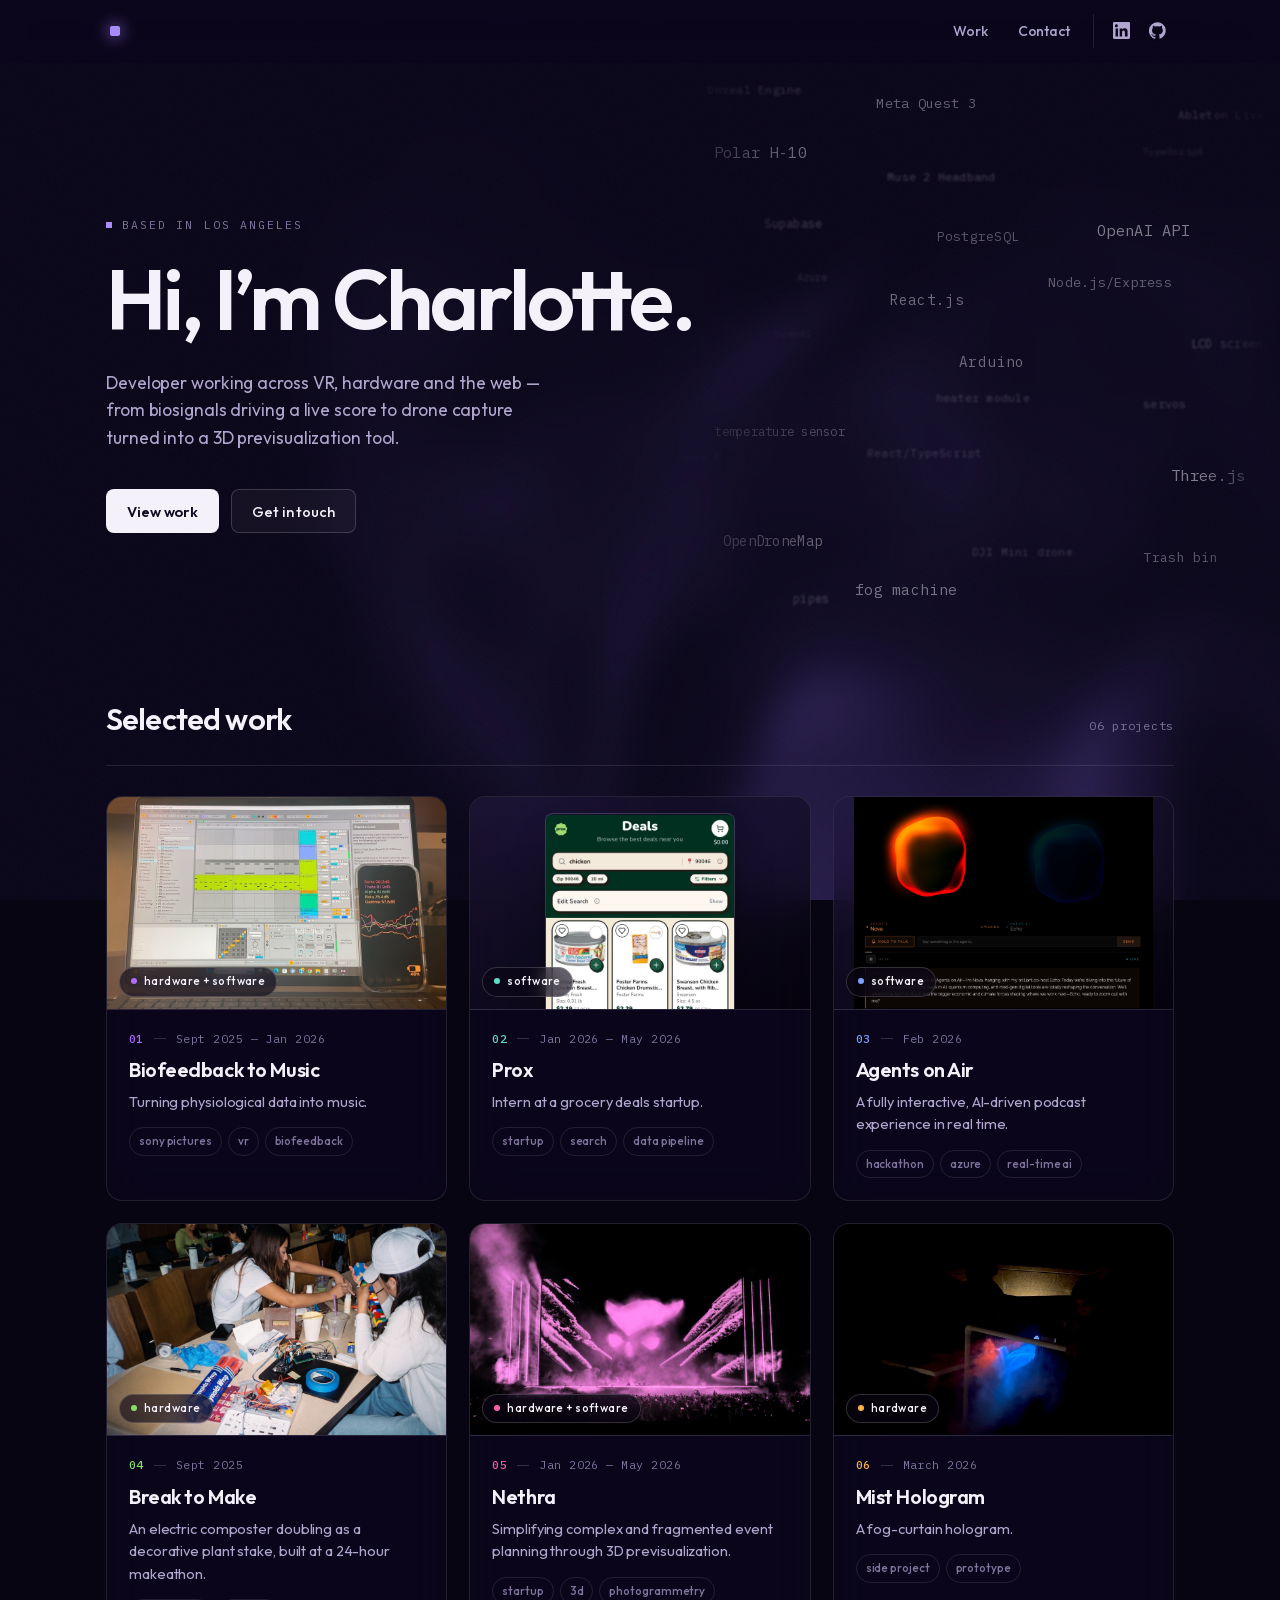
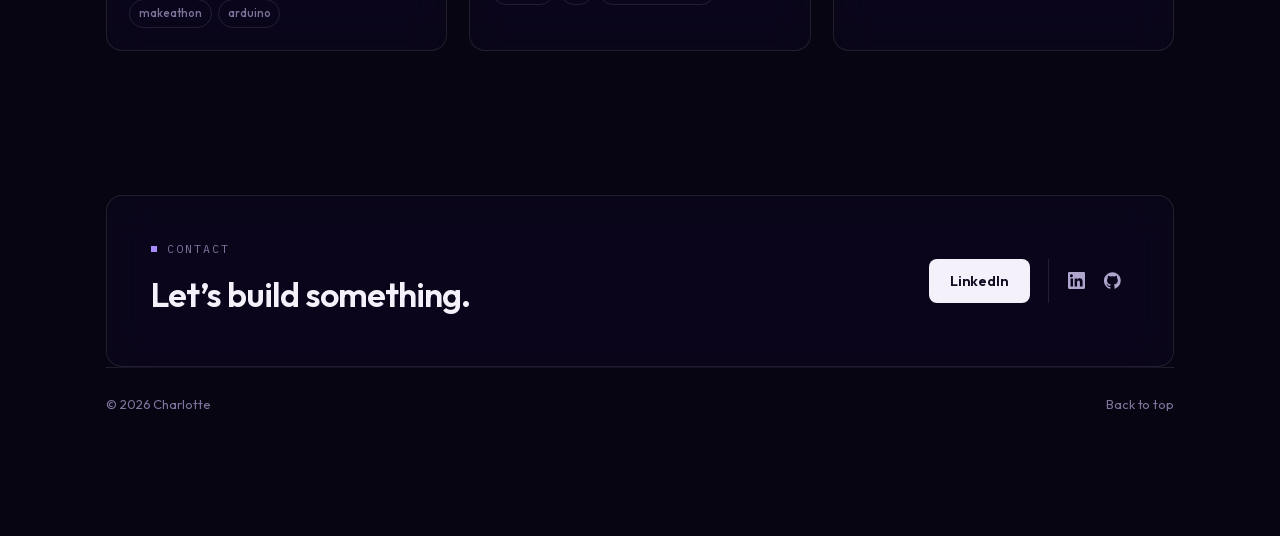
==== index.html @ c336a3e4 "Revert "Restyle as paper and ink, after the tea-ceremony reference" This reverts commit 02f376f81711" ====
<!DOCTYPE html>
<html lang="en">
<head>
<meta charset="utf-8">
<meta name="viewport" content="width=device-width, initial-scale=1">
<title>Charlotte — Portfolio</title>
<meta name="description" content="Portfolio of Charlotte — selected projects across VR, hardware and the web.">
<link rel="stylesheet" href="assets/fonts/outfit.css?v=5f2df465">
<link rel="stylesheet" href="assets/fonts/plex-mono.css?v=8a9d555f">
<link rel="stylesheet" href="assets/css/main.css?v=7e214d08">
<link rel="icon" href="data:image/svg+xml,<svg xmlns='http://www.w3.org/2000/svg' viewBox='0 0 32 32'><rect width='32' height='32' rx='9' fill='%230b0718'/><rect x='11' y='11' width='10' height='10' rx='3.5' fill='%23a78bfa'/></svg>">
</head>
<body>

<div class="bg" aria-hidden="true"><canvas id="bgCanvas"></canvas></div>
<div class="grain" aria-hidden="true"></div>

<header class="nav">
  <div class="wrap nav__inner">
    <a class="nav__mark" href="index.html" aria-label="Home"><i aria-hidden="true"></i></a>
    <nav class="nav__links" aria-label="Sections">
      <a class="nav__link" href="#work">Work</a>
      <a class="nav__link" href="#contact">Contact</a>
      <span class="nav__icons" data-social="nav__ico"></span>
    </nav>
  </div>
</header>

<main id="top">

  <!-- ============ hero ============ -->
  <section class="hero">
    <!-- built from every project's stack, in home.js -->
    <div class="cloud" id="cloud" aria-hidden="true"></div>
    <div class="wrap">
      <!-- EDIT ME: location line -->
      <p class="eyebrow">Based in Los Angeles</p>
      <!-- EDIT ME: hero headline -->
      <h1 class="hero__title">Hi, I&rsquo;m Charlotte.</h1>
      <!-- EDIT ME: the line under the headline -->
      <p class="hero__lede">
        Developer working across VR, hardware and the web &mdash; from biosignals
        driving a live score to drone capture turned into a 3D previsualization tool.
      </p>
      <div class="hero__actions">
        <a class="btn btn--primary" href="#work">View work</a>
        <a class="btn" href="#" data-href="linkedin" target="_blank" rel="noopener">Get in touch</a>
      </div>
    </div>
  </section>

  <!-- ============ gallery ============ -->
  <section class="section" id="work" aria-label="Selected projects">
    <div class="wrap">
      <div class="section__head">
        <h2 class="section__title">Selected work</h2>
        <span class="section__note" id="workCount"></span>
      </div>
      <div class="grid" id="grid"></div>
    </div>
  </section>

  <!-- ============ contact ============ -->
  <section class="contact" id="contact">
    <div class="wrap">
      <div class="contact__panel">
        <div>
          <p class="eyebrow">Contact</p>
          <h2 class="contact__title">Let&rsquo;s build something.</h2>
        </div>
        <div class="contact__actions">
          <a class="btn btn--primary" href="#" data-href="linkedin" target="_blank" rel="noopener">LinkedIn</a>
          <span class="nav__icons" data-social="nav__ico"></span>
        </div>
      </div>
      <div class="foot">
        <span>&copy; <span id="year">2026</span> Charlotte</span>
        <a href="#top">Back to top</a>
      </div>
    </div>
  </section>

</main>

<button type="button" class="totop" id="toTop" aria-label="Back to top">
  <svg class="ico" viewBox="0 0 24 24" width="24" height="24" fill="none" stroke="currentColor"
       stroke-width="1.6" stroke-linecap="round" stroke-linejoin="round" aria-hidden="true">
    <path d="M12 5v14"/><path d="m5 13 7 7 7-7"/>
  </svg>
</button>

<noscript>
  <p style="padding:100px 6vw;color:#b0a6cd;font-family:Outfit,system-ui,sans-serif">
    This portfolio builds its project gallery with JavaScript. Enable it, or
    reach me through the links in the footer.
  </p>
</noscript>

<script src="assets/js/site.js?v=f836ef63"></script>
<script src="assets/js/bg.js?v=b1e003c8"></script>
<script src="assets/js/home.js?v=24f9b24d"></script>
<script src="assets/js/nav.js?v=c3b03b05"></script>
</body>
</html>
---- assets/fonts/outfit.css ----
/* Self-hosted Outfit (SIL Open Font License 1.1), latin + latin-ext only. */
/* latin-ext */
@font-face {
  font-family: 'Outfit';
  font-style: normal;
  font-weight: 300;
  font-display: swap;
  src: url(QGYvz_MVcBeNP4NJuktqUYLkn8BJ.woff2) format('woff2');
  unicode-range: U+0100-02BA, U+02BD-02C5, U+02C7-02CC, U+02CE-02D7, U+02DD-02FF, U+0304, U+0308, U+0329, U+1D00-1DBF, U+1E00-1E9F, U+1EF2-1EFF, U+2020, U+20A0-20AB, U+20AD-20C0, U+2113, U+2C60-2C7F, U+A720-A7FF;
}
/* latin */
@font-face {
  font-family: 'Outfit';
  font-style: normal;
  font-weight: 300;
  font-display: swap;
  src: url(QGYvz_MVcBeNP4NJtEtqUYLknw.woff2) format('woff2');
  unicode-range: U+0000-00FF, U+0131, U+0152-0153, U+02BB-02BC, U+02C6, U+02DA, U+02DC, U+0304, U+0308, U+0329, U+2000-206F, U+20AC, U+2122, U+2191, U+2193, U+2212, U+2215, U+FEFF, U+FFFD;
}
/* latin-ext */
@font-face {
  font-family: 'Outfit';
  font-style: normal;
  font-weight: 400;
  font-display: swap;
  src: url(QGYvz_MVcBeNP4NJuktqUYLkn8BJ.woff2) format('woff2');
  unicode-range: U+0100-02BA, U+02BD-02C5, U+02C7-02CC, U+02CE-02D7, U+02DD-02FF, U+0304, U+0308, U+0329, U+1D00-1DBF, U+1E00-1E9F, U+1EF2-1EFF, U+2020, U+20A0-20AB, U+20AD-20C0, U+2113, U+2C60-2C7F, U+A720-A7FF;
}
/* latin */
@font-face {
  font-family: 'Outfit';
  font-style: normal;
  font-weight: 400;
  font-display: swap;
  src: url(QGYvz_MVcBeNP4NJtEtqUYLknw.woff2) format('woff2');
  unicode-range: U+0000-00FF, U+0131, U+0152-0153, U+02BB-02BC, U+02C6, U+02DA, U+02DC, U+0304, U+0308, U+0329, U+2000-206F, U+20AC, U+2122, U+2191, U+2193, U+2212, U+2215, U+FEFF, U+FFFD;
}
/* latin-ext */
@font-face {
  font-family: 'Outfit';
  font-style: normal;
  font-weight: 500;
  font-display: swap;
  src: url(QGYvz_MVcBeNP4NJuktqUYLkn8BJ.woff2) format('woff2');
  unicode-range: U+0100-02BA, U+02BD-02C5, U+02C7-02CC, U+02CE-02D7, U+02DD-02FF, U+0304, U+0308, U+0329, U+1D00-1DBF, U+1E00-1E9F, U+1EF2-1EFF, U+2020, U+20A0-20AB, U+20AD-20C0, U+2113, U+2C60-2C7F, U+A720-A7FF;
}
/* latin */
@font-face {
  font-family: 'Outfit';
  font-style: normal;
  font-weight: 500;
  font-display: swap;
  src: url(QGYvz_MVcBeNP4NJtEtqUYLknw.woff2) format('woff2');
  unicode-range: U+0000-00FF, U+0131, U+0152-0153, U+02BB-02BC, U+02C6, U+02DA, U+02DC, U+0304, U+0308, U+0329, U+2000-206F, U+20AC, U+2122, U+2191, U+2193, U+2212, U+2215, U+FEFF, U+FFFD;
}
/* latin-ext */
@font-face {
  font-family: 'Outfit';
  font-style: normal;
  font-weight: 600;
  font-display: swap;
  src: url(QGYvz_MVcBeNP4NJuktqUYLkn8BJ.woff2) format('woff2');
  unicode-range: U+0100-02BA, U+02BD-02C5, U+02C7-02CC, U+02CE-02D7, U+02DD-02FF, U+0304, U+0308, U+0329, U+1D00-1DBF, U+1E00-1E9F, U+1EF2-1EFF, U+2020, U+20A0-20AB, U+20AD-20C0, U+2113, U+2C60-2C7F, U+A720-A7FF;
}
/* latin */
@font-face {
  font-family: 'Outfit';
  font-style: normal;
  font-weight: 600;
  font-display: swap;
  src: url(QGYvz_MVcBeNP4NJtEtqUYLknw.woff2) format('woff2');
  unicode-range: U+0000-00FF, U+0131, U+0152-0153, U+02BB-02BC, U+02C6, U+02DA, U+02DC, U+0304, U+0308, U+0329, U+2000-206F, U+20AC, U+2122, U+2191, U+2193, U+2212, U+2215, U+FEFF, U+FFFD;
}
/* latin-ext */
@font-face {
  font-family: 'Outfit';
  font-style: normal;
  font-weight: 700;
  font-display: swap;
  src: url(QGYvz_MVcBeNP4NJuktqUYLkn8BJ.woff2) format('woff2');
  unicode-range: U+0100-02BA, U+02BD-02C5, U+02C7-02CC, U+02CE-02D7, U+02DD-02FF, U+0304, U+0308, U+0329, U+1D00-1DBF, U+1E00-1E9F, U+1EF2-1EFF, U+2020, U+20A0-20AB, U+20AD-20C0, U+2113, U+2C60-2C7F, U+A720-A7FF;
}
/* latin */
@font-face {
  font-family: 'Outfit';
  font-style: normal;
  font-weight: 700;
  font-display: swap;
  src: url(QGYvz_MVcBeNP4NJtEtqUYLknw.woff2) format('woff2');
  unicode-range: U+0000-00FF, U+0131, U+0152-0153, U+02BB-02BC, U+02C6, U+02DA, U+02DC, U+0304, U+0308, U+0329, U+2000-206F, U+20AC, U+2122, U+2191, U+2193, U+2212, U+2215, U+FEFF, U+FFFD;
}
---- assets/fonts/plex-mono.css ----
/* Self-hosted IBM Plex Mono (SIL Open Font License 1.1), latin + latin-ext only. */
/* latin-ext */
@font-face {
  font-family: 'IBM Plex Mono';
  font-style: normal;
  font-weight: 400;
  font-display: swap;
  src: url(-F63fjptAgt5VM-kVkqdyU8n1iEq131nj-otFQ.woff2) format('woff2');
  unicode-range: U+0100-02BA, U+02BD-02C5, U+02C7-02CC, U+02CE-02D7, U+02DD-02FF, U+0304, U+0308, U+0329, U+1D00-1DBF, U+1E00-1E9F, U+1EF2-1EFF, U+2020, U+20A0-20AB, U+20AD-20C0, U+2113, U+2C60-2C7F, U+A720-A7FF;
}
/* latin */
@font-face {
  font-family: 'IBM Plex Mono';
  font-style: normal;
  font-weight: 400;
  font-display: swap;
  src: url(-F63fjptAgt5VM-kVkqdyU8n1i8q131nj-o.woff2) format('woff2');
  unicode-range: U+0000-00FF, U+0131, U+0152-0153, U+02BB-02BC, U+02C6, U+02DA, U+02DC, U+0304, U+0308, U+0329, U+2000-206F, U+20AC, U+2122, U+2191, U+2193, U+2212, U+2215, U+FEFF, U+FFFD;
}
/* latin-ext */
@font-face {
  font-family: 'IBM Plex Mono';
  font-style: normal;
  font-weight: 500;
  font-display: swap;
  src: url(-F6qfjptAgt5VM-kVkqdyU8n3twJwl5FgsAXHNlYzg.woff2) format('woff2');
  unicode-range: U+0100-02BA, U+02BD-02C5, U+02C7-02CC, U+02CE-02D7, U+02DD-02FF, U+0304, U+0308, U+0329, U+1D00-1DBF, U+1E00-1E9F, U+1EF2-1EFF, U+2020, U+20A0-20AB, U+20AD-20C0, U+2113, U+2C60-2C7F, U+A720-A7FF;
}
/* latin */
@font-face {
  font-family: 'IBM Plex Mono';
  font-style: normal;
  font-weight: 500;
  font-display: swap;
  src: url(-F6qfjptAgt5VM-kVkqdyU8n3twJwlBFgsAXHNk.woff2) format('woff2');
  unicode-range: U+0000-00FF, U+0131, U+0152-0153, U+02BB-02BC, U+02C6, U+02DA, U+02DC, U+0304, U+0308, U+0329, U+2000-206F, U+20AC, U+2122, U+2191, U+2193, U+2212, U+2215, U+FEFF, U+FFFD;
}
---- assets/css/main.css ----
/* ============================================================
   portfolio — shared shell + homepage
   Dark purple, glass panels over a drifting wave field, one
   typeface, one stroke weight.
   ============================================================ */

:root {
  /* ground */
  --bg: #0b0718;
  --bg-deep: #080513;

  /* glass: everything that looks like a panel is one of these three over
     the wave field, never a solid fill */
  --glass: rgba(255, 255, 255, 0.045);
  --glass-2: rgba(255, 255, 255, 0.075);
  --glass-3: rgba(255, 255, 255, 0.11);
  --panel: rgba(13, 8, 28, 0.58);
  --panel-2: rgba(17, 11, 36, 0.72);
  --stroke: rgba(255, 255, 255, 0.10);
  --stroke-2: rgba(255, 255, 255, 0.17);

  /* ink */
  --text: #f4f1fb;
  --muted: #b0a6cd;
  --muted-2: #7e749b;

  --accent: #a78bfa;
  --accent-soft: rgba(167, 139, 250, 0.16);

  --sans: 'Outfit', -apple-system, BlinkMacSystemFont, 'Segoe UI', Helvetica, Arial, sans-serif;
  --mono: 'IBM Plex Mono', ui-monospace, SFMono-Regular, Menlo, monospace;

  --r-sm: 8px;
  --r: 12px;
  --r-lg: 16px;

  --gutter: clamp(20px, 5vw, 56px);
  --maxw: 1180px;

  /* one easing for everything that moves under a pointer */
  --ease: cubic-bezier(0.22, 1, 0.36, 1);
  --fast: 180ms var(--ease);
  --slow: 420ms var(--ease);
}

* { box-sizing: border-box; }

html {
  background: var(--bg-deep);
  -webkit-text-size-adjust: 100%;
  scroll-behavior: smooth;
}
@media (prefers-reduced-motion: reduce) {
  html { scroll-behavior: auto; }
}

body {
  margin: 0;
  /* No background here on purpose. `html` owns the ground colour; a background
     on `body` is painted as an in-flow block box, which lands *above* the
     negative-z wave field and hides it completely. */
  color: var(--text);
  font-family: var(--sans);
  font-size: 16px;
  font-weight: 400;
  line-height: 1.6;
  letter-spacing: -0.006em;
  overflow-x: hidden;
  -webkit-font-smoothing: antialiased;
  -moz-osx-font-smoothing: grayscale;
}

/* ---------------- the field behind the glass ---------------- */

.bg {
  position: fixed;
  inset: 0;
  z-index: -2;
  overflow: hidden;
  pointer-events: none;
}
.bg canvas {
  display: block;
  width: 100%;
  height: 100%;
  /* The canvas is rendered at a fifth of the pixel count; scaling it past the
     viewport keeps the blur from feathering the edges into the page ground. */
  transform: scale(1.08);
  filter: blur(13px) saturate(118%);
}

/* Fine grain over the whole page. Gradients this large band visibly on an
   8-bit panel; a little noise is what stops it, and it also gives the glass
   something to actually be glassy about. */
.grain {
  position: fixed;
  inset: 0;
  z-index: -1;
  pointer-events: none;
  opacity: 0.035;
  background-image: url("data:image/svg+xml,%3Csvg xmlns='http://www.w3.org/2000/svg' width='140' height='140'%3E%3Cfilter id='n'%3E%3CfeTurbulence type='fractalNoise' baseFrequency='0.85' numOctaves='3'/%3E%3C/filter%3E%3Crect width='140' height='140' filter='url(%23n)'/%3E%3C/svg%3E");
}

/* ---------------- primitives ---------------- */

.wrap {
  width: 100%;
  max-width: var(--maxw);
  margin: 0 auto;
  padding: 0 var(--gutter);
}

.sr-only {
  position: absolute;
  width: 1px; height: 1px;
  margin: -1px; padding: 0;
  overflow: hidden;
  clip: rect(0 0 0 0);
  clip-path: inset(50%);
  white-space: nowrap;
  border: 0;
}

.ico {
  width: 1em;
  height: 1em;
  flex: none;
  display: block;
}

:focus-visible {
  outline: 2px solid var(--accent);
  outline-offset: 3px;
  border-radius: 4px;
}

a { color: inherit; }

.eyebrow {
  display: flex;
  align-items: center;
  gap: 10px;
  margin: 0;
  font-family: var(--mono);
  font-size: 11.5px;
  font-weight: 400;
  letter-spacing: 0.18em;
  text-transform: uppercase;
  color: var(--muted-2);
}
.eyebrow::before {
  content: '';
  width: 6px;
  height: 6px;
  flex: none;
  background: var(--accent);
}

/* ---------------- top bar ---------------- */

.nav {
  position: sticky;
  top: 0;
  z-index: 40;
  background: rgba(11, 7, 24, 0.55);
  backdrop-filter: blur(18px) saturate(150%);
  -webkit-backdrop-filter: blur(18px) saturate(150%);
  border-bottom: 1px solid transparent;
  transition: border-color var(--fast), background var(--fast);
}
/* the rule only appears once there is something scrolled under it */
body.is-scrolled .nav {
  border-bottom-color: var(--stroke);
  background: rgba(11, 7, 24, 0.72);
}

.nav__inner {
  display: flex;
  align-items: center;
  justify-content: space-between;
  gap: 20px;
  height: 62px;
}

/* Just the mark — no wordmark. The name belongs to the hero, and repeating
   it in the corner is the kind of thing that made the old build feel busy. */
.nav__mark {
  display: grid;
  place-items: center;
  width: 34px;
  height: 34px;
  margin-left: -8px;
  border-radius: 999px;
  text-decoration: none;
  transition: background var(--fast);
}
.nav__mark i {
  width: 10px;
  height: 10px;
  border-radius: 2px;
  background: var(--accent);
  box-shadow: 0 0 16px var(--accent);
  transition: transform var(--fast);
}
.nav__mark:hover { background: var(--glass-2); }
.nav__mark:hover i { transform: rotate(45deg); }

.nav__links {
  display: flex;
  align-items: center;
  gap: 4px;
}
.nav__link {
  padding: 8px 13px;
  border-radius: 999px;
  font-size: 14px;
  font-weight: 500;
  color: var(--muted);
  text-decoration: none;
  transition: color var(--fast), background var(--fast);
}
.nav__link:hover { color: var(--text); background: var(--glass-2); }

.nav__icons {
  display: flex;
  align-items: center;
  gap: 2px;
  margin-left: 6px;
  padding-left: 10px;
  border-left: 1px solid var(--stroke);
}
.nav__ico {
  display: grid;
  place-items: center;
  width: 34px;
  height: 34px;
  border-radius: 999px;
  color: var(--muted);
  transition: color var(--fast), background var(--fast);
}
.nav__ico .ico { width: 17px; height: 17px; }
.nav__ico:hover { color: var(--text); background: var(--glass-2); }

@media (max-width: 560px) {
  .nav__link { display: none; }
}

/* ---------------- buttons ---------------- */

.btn {
  display: inline-flex;
  align-items: center;
  gap: 9px;
  height: 44px;
  padding: 0 20px;
  border: 1px solid var(--stroke-2);
  border-radius: var(--r-sm);
  background: var(--glass);
  backdrop-filter: blur(14px);
  -webkit-backdrop-filter: blur(14px);
  color: var(--text);
  font-family: inherit;
  font-size: 14.5px;
  font-weight: 500;
  text-decoration: none;
  cursor: pointer;
  transition: transform var(--fast), background var(--fast), border-color var(--fast);
}
.btn .ico { width: 16px; height: 16px; }
.btn:hover {
  transform: translateY(-2px);
  background: var(--glass-2);
  border-color: var(--stroke-2);
}
.btn:active { transform: translateY(0); }

.btn--primary {
  background: #f4f1fb;
  border-color: transparent;
  color: #120c22;
  font-weight: 600;
}
.btn--primary:hover {
  background: #fff;
  border-color: transparent;
}

/* ---------------- hero ---------------- */

.hero {
  position: relative;
  padding: clamp(84px, 17vh, 168px) 0 clamp(64px, 11vh, 120px);
}
.hero .wrap { position: relative; z-index: 1; }

.hero__title {
  margin: 22px 0 0;
  font-size: clamp(42px, 6.6vw, 86px);
  font-weight: 600;
  line-height: 1.02;
  letter-spacing: -0.035em;
  max-width: 15ch;
}

.hero__lede {
  margin: 26px 0 0;
  max-width: 42ch;
  font-size: clamp(16px, 1.35vw, 18.5px);
  line-height: 1.6;
  color: var(--muted);
}

.hero__actions {
  display: flex;
  flex-wrap: wrap;
  gap: 12px;
  margin-top: 38px;
}

/* ---------------- the stack cloud ----------------

   The reference scatters its design tokens beside the headline. The same
   move, with the actual tools out of every project's stack: it fills the
   right half with something true rather than decoration, and the depth
   comes from size, opacity and a little blur on the far ones. */

.cloud {
  position: absolute;
  top: 0;
  right: 0;
  bottom: 0;
  left: 50%;
  overflow: hidden;
  pointer-events: none;
  user-select: none;
  /* fades out where it would otherwise collide with the headline column */
  -webkit-mask-image: linear-gradient(90deg, transparent, #000 30%, #000 88%, transparent);
  mask-image: linear-gradient(90deg, transparent, #000 30%, #000 88%, transparent);
}
.cloud span {
  position: absolute;
  white-space: nowrap;
  font-family: var(--mono);
  font-weight: 400;
  letter-spacing: 0.02em;
  color: var(--text);
  transform: translate(-50%, -50%);
}
@media (max-width: 1000px) {
  .cloud { display: none; }
}

/* ---------------- section heads ---------------- */

.section {
  padding: clamp(40px, 7vh, 76px) 0;
}

.section__head {
  display: flex;
  align-items: baseline;
  justify-content: space-between;
  gap: 20px;
  padding-bottom: 22px;
  margin-bottom: 30px;
  border-bottom: 1px solid var(--stroke);
}
.section__title {
  margin: 0;
  font-size: clamp(22px, 3vw, 30px);
  font-weight: 600;
  letter-spacing: -0.028em;
}
.section__note {
  font-family: var(--mono);
  font-size: 12px;
  letter-spacing: 0.06em;
  color: var(--muted-2);
  white-space: nowrap;
}

/* ---------------- the gallery ---------------- */

.grid {
  display: grid;
  grid-template-columns: repeat(auto-fill, minmax(330px, 1fr));
  gap: 22px;
}
@media (max-width: 720px) {
  .grid { grid-template-columns: 1fr; }
}

/* Cards come in on scroll. It is the one bit of motion left on the page, and
   it is a fade and 14 pixels — enough to feel alive, not enough to wait for. */
.card {
  opacity: 0;
  transform: translateY(14px);
  transition: opacity var(--slow), transform var(--slow);
  transition-delay: calc(var(--i, 0) * 55ms);
}
.card.is-in { opacity: 1; transform: none; }
@media (prefers-reduced-motion: reduce) {
  .card { opacity: 1; transform: none; transition: none; }
}

.card {
  position: relative;
  display: flex;
  flex-direction: column;
  overflow: hidden;
  border: 1px solid var(--stroke);
  border-radius: var(--r-lg);
  /* Dark glass, not white glass. A white tint over the brighter part of the
     wave field turns the card milky and drops the text contrast with it; a
     dark translucent base keeps the field visible through the panel and the
     copy legible on top of it. */
  background: var(--panel);
  backdrop-filter: blur(20px) saturate(150%);
  -webkit-backdrop-filter: blur(20px) saturate(150%);
  text-decoration: none;
  color: inherit;
  /* two transitions on one property list so the reveal above still works */
  transition:
    opacity var(--slow),
    transform var(--slow),
    border-color var(--fast),
    box-shadow var(--fast),
    background var(--fast);
}
.card:hover {
  transform: translateY(-4px);
  border-color: color-mix(in srgb, var(--accent) 40%, transparent);
  background: var(--panel-2);
  box-shadow:
    0 22px 50px -26px rgba(0, 0, 0, 0.85),
    0 0 0 1px color-mix(in srgb, var(--accent) 12%, transparent);
}
.card.is-in:hover { transform: translateY(-4px); }

.card--wide { grid-column: 1 / -1; }
@media (min-width: 900px) {
  .card--wide { flex-direction: row; }
  .card--wide .card__media { width: 46%; aspect-ratio: auto; }
  .card--wide .card__body { flex: 1; justify-content: center; }
}

.card__media {
  position: relative;
  aspect-ratio: 16 / 10;
  overflow: hidden;
  background: linear-gradient(150deg, rgba(167, 139, 250, 0.09), rgba(0, 0, 0, 0.45));
  border-bottom: 1px solid var(--stroke);
}
.card--wide .card__media {
  border-bottom: 0;
  border-right: 1px solid var(--stroke);
}
.card__media img,
.card__media svg {
  width: 100%;
  height: 100%;
  display: block;
  transition: transform var(--slow);
}
.card__media img.is-cover { object-fit: cover; }
.card__media img.is-contain { object-fit: contain; }
.card__media img.is-left { object-position: left center; }
.card__media img.is-right { object-position: right center; }
.card__media img.is-top { object-position: center top; }
.card__media img.is-bottom { object-position: center bottom; }
.card__media img.is-center { object-position: center center; }
.card:hover .card__media img { transform: scale(1.035); }

/* A tall screenshot in a landscape frame: show all of it, standing on the
   gradient, rather than cropping the app down to a stripe. */
.card__media--tall {
  display: grid;
  place-items: center;
  padding: 16px 16px 0;
}
.card__media--tall img {
  width: auto;
  max-width: 62%;
  height: 100%;
  object-fit: contain;
  object-position: bottom;
  border-radius: 8px 8px 0 0;
  border: 1px solid var(--stroke-2);
  border-bottom: 0;
  box-shadow: 0 18px 40px -20px rgba(0, 0, 0, 0.9);
}

/* the one chip that means the same thing on every card */
.card__kind {
  position: absolute;
  left: 12px;
  bottom: 12px;
  padding: 5px 11px;
  border-radius: 999px;
  border: 1px solid var(--stroke-2);
  background: rgba(10, 6, 22, 0.62);
  backdrop-filter: blur(10px);
  -webkit-backdrop-filter: blur(10px);
  font-size: 11px;
  font-weight: 500;
  letter-spacing: 0.04em;
  color: var(--text);
}
.card__kind i {
  display: inline-block;
  width: 6px; height: 6px;
  margin-right: 7px;
  border-radius: 999px;
  background: var(--accent);
  vertical-align: 1px;
}

.card__body {
  display: flex;
  flex-direction: column;
  gap: 9px;
  padding: 20px 22px 22px;
}

/* Numbers and labels go mono, like the eyebrow. It is the only second voice
   in the type system and it is reserved for the machine-ish bits. */
.card__meta {
  display: flex;
  align-items: center;
  gap: 10px;
  font-family: var(--mono);
  font-size: 11.5px;
  letter-spacing: 0.04em;
  color: var(--muted-2);
}
.card__meta b {
  font-weight: 500;
  color: var(--accent);
}
.card__meta s {
  width: 12px;
  height: 1px;
  background: var(--stroke-2);
  text-decoration: none;
}

.card__title {
  margin: 0;
  font-size: 20px;
  font-weight: 600;
  letter-spacing: -0.022em;
  line-height: 1.25;
}

.card__blurb {
  margin: 0;
  font-size: 14.5px;
  line-height: 1.55;
  color: var(--muted);
}

.card__tags {
  display: flex;
  flex-wrap: wrap;
  gap: 6px;
  margin-top: 5px;
}
.card__tag {
  padding: 4px 9px;
  border: 1px solid var(--stroke);
  border-radius: 999px;
  font-size: 11.5px;
  font-weight: 500;
  color: var(--muted-2);
}

.card__go {
  position: absolute;
  top: 16px;
  right: 16px;
  display: grid;
  place-items: center;
  width: 32px;
  height: 32px;
  border-radius: 999px;
  border: 1px solid var(--stroke);
  background: rgba(10, 6, 22, 0.55);
  backdrop-filter: blur(10px);
  -webkit-backdrop-filter: blur(10px);
  color: var(--text);
  opacity: 0;
  transform: translateY(-4px);
  transition: opacity var(--fast), transform var(--fast), background var(--fast);
}
.card__go .ico { width: 15px; height: 15px; }
.card:hover .card__go,
.card:focus-visible .card__go {
  opacity: 1;
  transform: none;
  background: var(--accent);
  color: #17102b;
}

/* ---------------- contact / footer ---------------- */

.contact {
  padding: clamp(48px, 9vh, 96px) 0;
}
.contact__panel {
  display: flex;
  flex-wrap: wrap;
  align-items: center;
  justify-content: space-between;
  gap: 26px;
  padding: clamp(28px, 5vw, 44px);
  border: 1px solid var(--stroke);
  border-radius: var(--r-lg);
  background: var(--panel);
  backdrop-filter: blur(20px) saturate(150%);
  -webkit-backdrop-filter: blur(20px) saturate(150%);
}
.contact__title {
  margin: 10px 0 0;
  font-size: clamp(24px, 3.4vw, 34px);
  font-weight: 600;
  letter-spacing: -0.03em;
}
.contact__actions {
  display: flex;
  flex-wrap: wrap;
  gap: 12px;
}

.foot {
  display: flex;
  flex-wrap: wrap;
  align-items: center;
  justify-content: space-between;
  gap: 14px;
  padding: 26px 0 40px;
  border-top: 1px solid var(--stroke);
  font-size: 13px;
  color: var(--muted-2);
}
.foot a {
  display: inline-flex;
  align-items: center;
  gap: 7px;
  text-decoration: none;
  transition: color var(--fast);
}
.foot a:hover { color: var(--text); }
.foot .ico { width: 14px; height: 14px; }

/* ---------------- back-to-top ---------------- */

.totop {
  position: fixed;
  right: 22px;
  bottom: 22px;
  z-index: 30;
  display: grid;
  place-items: center;
  width: 42px;
  height: 42px;
  border: 1px solid var(--stroke);
  border-radius: 999px;
  background: rgba(11, 7, 24, 0.6);
  backdrop-filter: blur(14px);
  -webkit-backdrop-filter: blur(14px);
  color: var(--muted);
  cursor: pointer;
  opacity: 0;
  transform: translateY(10px);
  pointer-events: none;
  transition: opacity var(--fast), transform var(--fast), color var(--fast), background var(--fast);
}
.totop .ico { width: 17px; height: 17px; transform: rotate(180deg); }
body.is-scrolled .totop {
  opacity: 1;
  transform: none;
  pointer-events: auto;
}
.totop:hover { color: var(--text); background: var(--glass-3); }
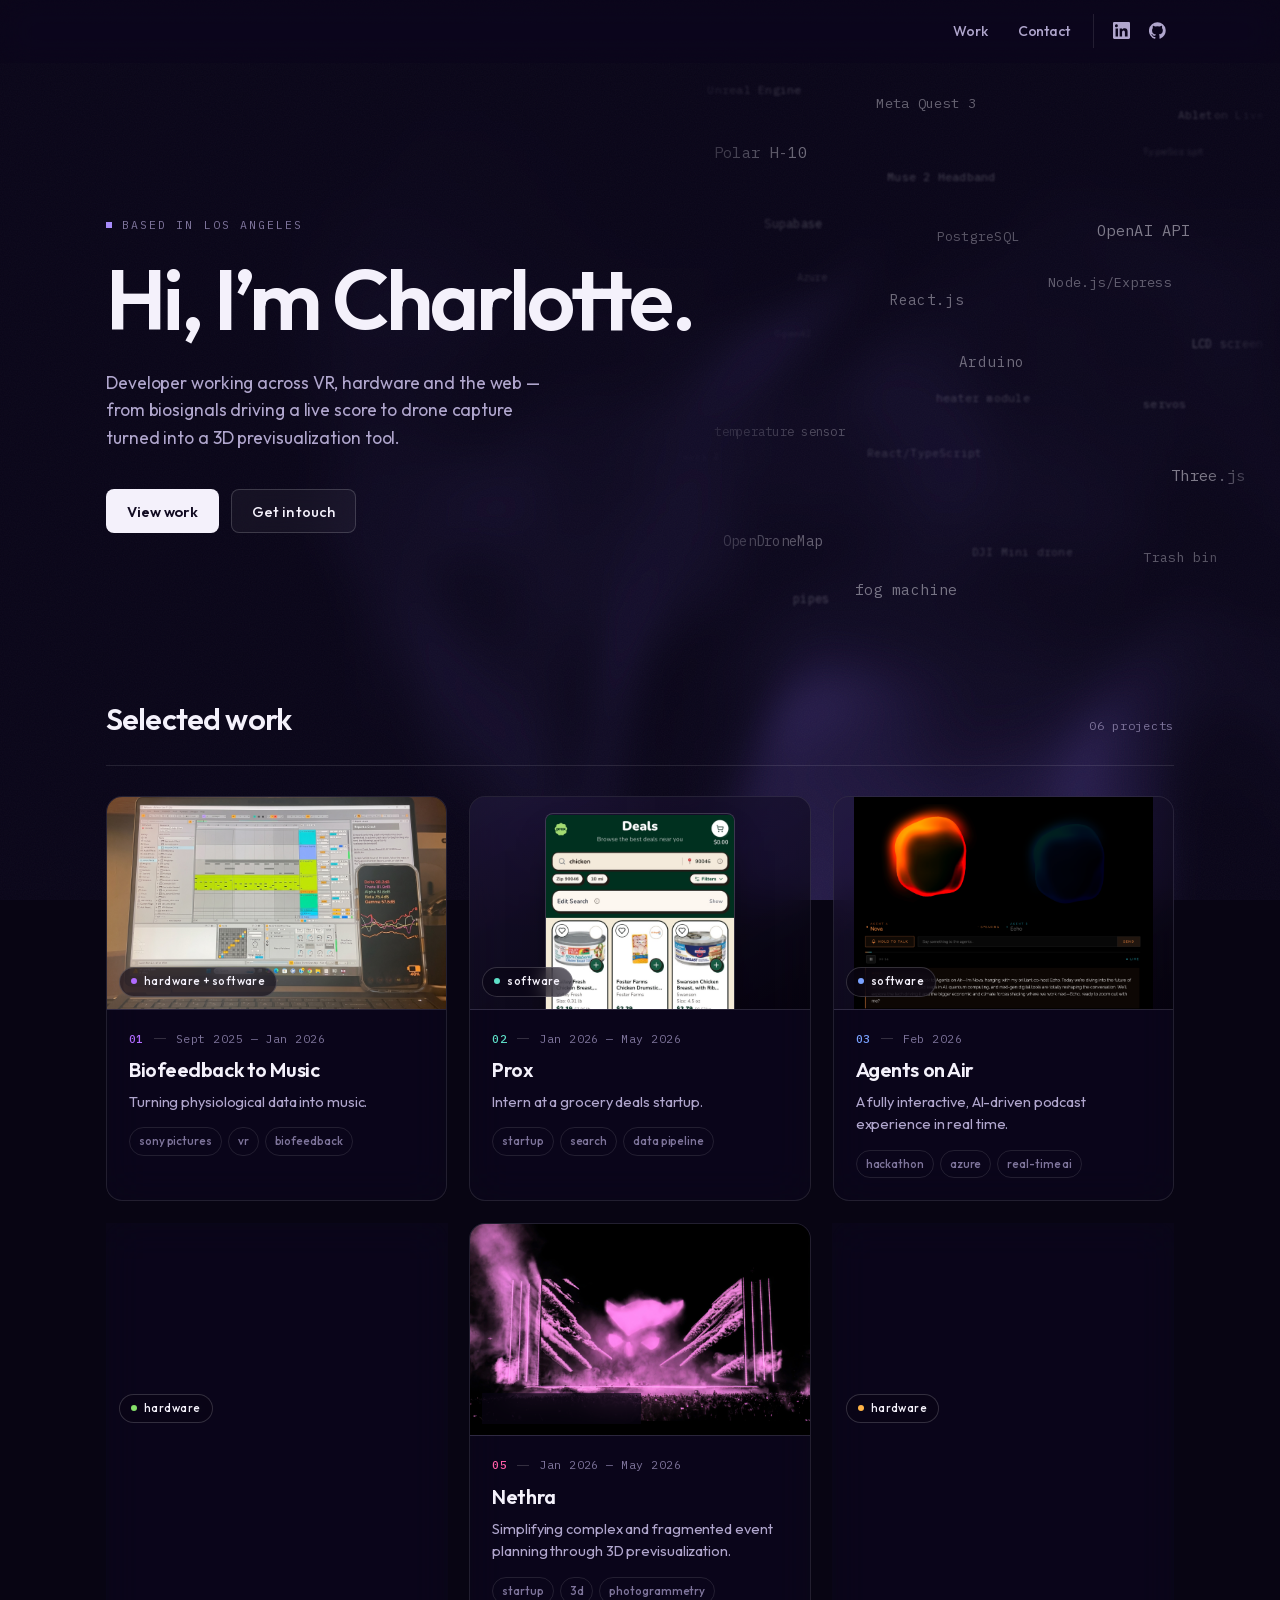
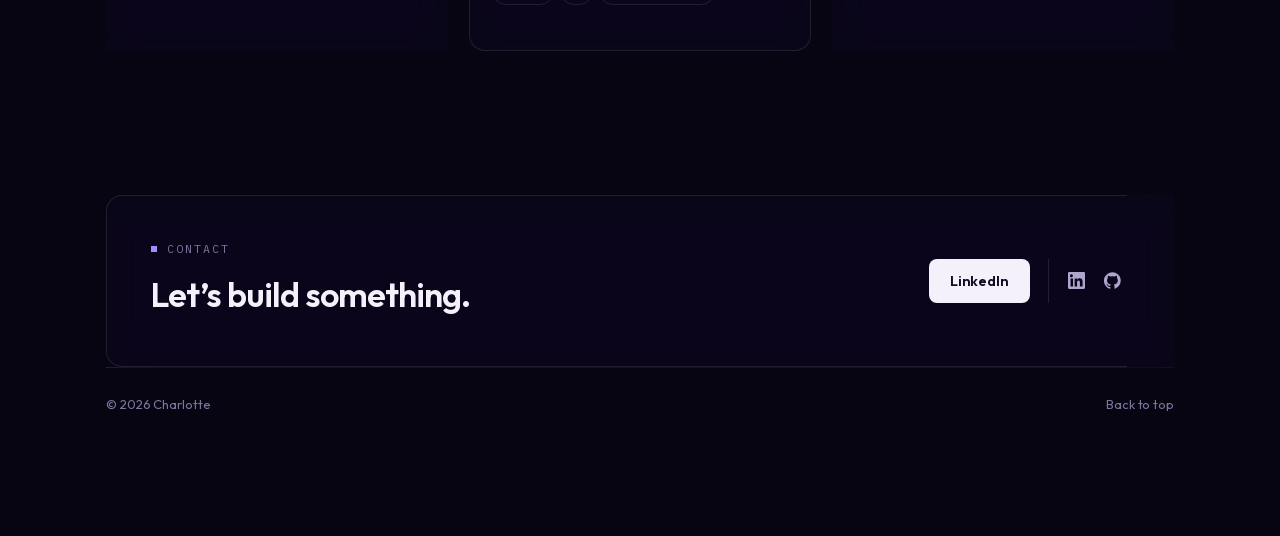
==== commit 819bc31b: "Empty the top-left corner Removes the glowing mark that stood in for the wordmark. The bar's links b" ====
--- a/index.html
+++ b/index.html
@@ -7,7 +7,7 @@
 <meta name="description" content="Portfolio of Charlotte — selected projects across VR, hardware and the web.">
 <link rel="stylesheet" href="assets/fonts/outfit.css?v=5f2df465">
 <link rel="stylesheet" href="assets/fonts/plex-mono.css?v=8a9d555f">
-<link rel="stylesheet" href="assets/css/main.css?v=7e214d08">
+<link rel="stylesheet" href="assets/css/main.css?v=d1839a16">
 <link rel="icon" href="data:image/svg+xml,<svg xmlns='http://www.w3.org/2000/svg' viewBox='0 0 32 32'><rect width='32' height='32' rx='9' fill='%230b0718'/><rect x='11' y='11' width='10' height='10' rx='3.5' fill='%23a78bfa'/></svg>">
 </head>
 <body>
@@ -17,7 +17,6 @@
 
 <header class="nav">
   <div class="wrap nav__inner">
-    <a class="nav__mark" href="index.html" aria-label="Home"><i aria-hidden="true"></i></a>
     <nav class="nav__links" aria-label="Sections">
       <a class="nav__link" href="#work">Work</a>
       <a class="nav__link" href="#contact">Contact</a>
--- a/assets/css/main.css
+++ b/assets/css/main.css
@@ -177,33 +177,12 @@
 .nav__inner {
   display: flex;
   align-items: center;
-  justify-content: space-between;
+  /* The corner is deliberately empty — no wordmark, no mark. That leaves the
+     links as the bar's only child, and space-between would pin them left. */
+  justify-content: flex-end;
   gap: 20px;
   height: 62px;
 }
-
-/* Just the mark — no wordmark. The name belongs to the hero, and repeating
-   it in the corner is the kind of thing that made the old build feel busy. */
-.nav__mark {
-  display: grid;
-  place-items: center;
-  width: 34px;
-  height: 34px;
-  margin-left: -8px;
-  border-radius: 999px;
-  text-decoration: none;
-  transition: background var(--fast);
-}
-.nav__mark i {
-  width: 10px;
-  height: 10px;
-  border-radius: 2px;
-  background: var(--accent);
-  box-shadow: 0 0 16px var(--accent);
-  transition: transform var(--fast);
-}
-.nav__mark:hover { background: var(--glass-2); }
-.nav__mark:hover i { transform: rotate(45deg); }
 
 .nav__links {
   display: flex;
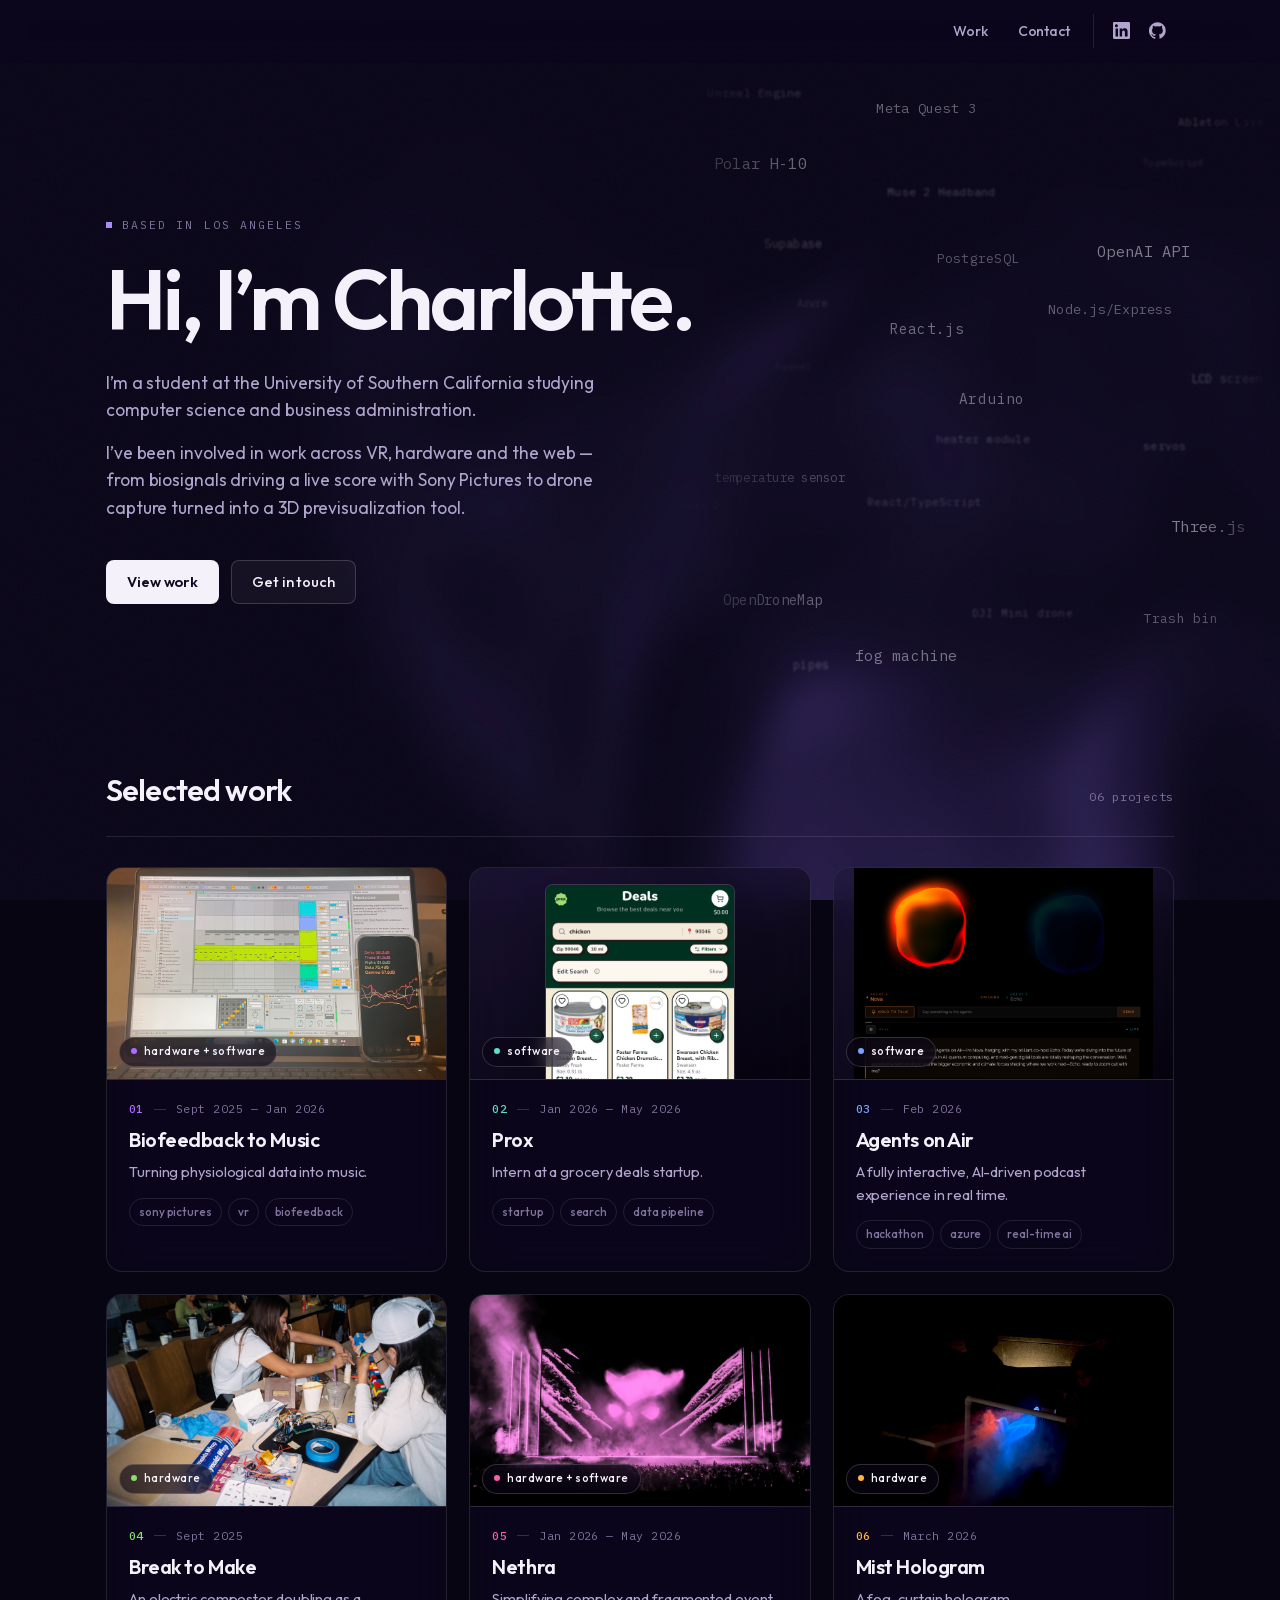
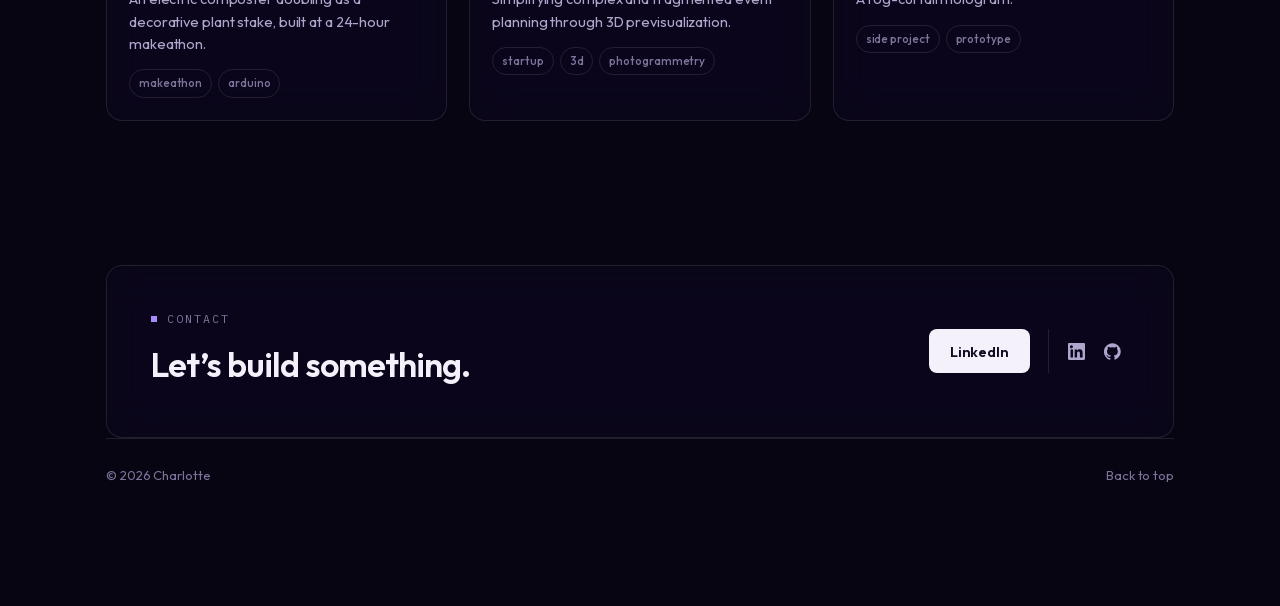
==== commit 2f3da8ac: "Put the USC line in the hero Two short paragraphs rather than one long one, and the measure widens f" ====
--- a/index.html
+++ b/index.html
@@ -7,7 +7,7 @@
 <meta name="description" content="Portfolio of Charlotte — selected projects across VR, hardware and the web.">
 <link rel="stylesheet" href="assets/fonts/outfit.css?v=5f2df465">
 <link rel="stylesheet" href="assets/fonts/plex-mono.css?v=8a9d555f">
-<link rel="stylesheet" href="assets/css/main.css?v=d1839a16">
+<link rel="stylesheet" href="assets/css/main.css?v=eb5936b8">
 <link rel="icon" href="data:image/svg+xml,<svg xmlns='http://www.w3.org/2000/svg' viewBox='0 0 32 32'><rect width='32' height='32' rx='9' fill='%230b0718'/><rect x='11' y='11' width='10' height='10' rx='3.5' fill='%23a78bfa'/></svg>">
 </head>
 <body>
@@ -36,11 +36,18 @@
       <p class="eyebrow">Based in Los Angeles</p>
       <!-- EDIT ME: hero headline -->
       <h1 class="hero__title">Hi, I&rsquo;m Charlotte.</h1>
-      <!-- EDIT ME: the line under the headline -->
-      <p class="hero__lede">
-        Developer working across VR, hardware and the web &mdash; from biosignals
-        driving a live score to drone capture turned into a 3D previsualization tool.
-      </p>
+      <!-- EDIT ME: the lines under the headline -->
+      <div class="hero__lede">
+        <p>
+          I&rsquo;m a student at the University of Southern California studying
+          computer science and business administration.
+        </p>
+        <p>
+          I&rsquo;ve been involved in work across VR, hardware and the web &mdash;
+          from biosignals driving a live score with Sony Pictures to drone capture
+          turned into a 3D previsualization tool.
+        </p>
+      </div>
       <div class="hero__actions">
         <a class="btn btn--primary" href="#work">View work</a>
         <a class="btn" href="#" data-href="linkedin" target="_blank" rel="noopener">Get in touch</a>
--- a/assets/css/main.css
+++ b/assets/css/main.css
@@ -283,11 +283,13 @@
 
 .hero__lede {
   margin: 26px 0 0;
-  max-width: 42ch;
+  max-width: 46ch;
   font-size: clamp(16px, 1.35vw, 18.5px);
   line-height: 1.6;
   color: var(--muted);
 }
+.hero__lede p { margin: 0; }
+.hero__lede p + p { margin-top: 15px; }
 
 .hero__actions {
   display: flex;
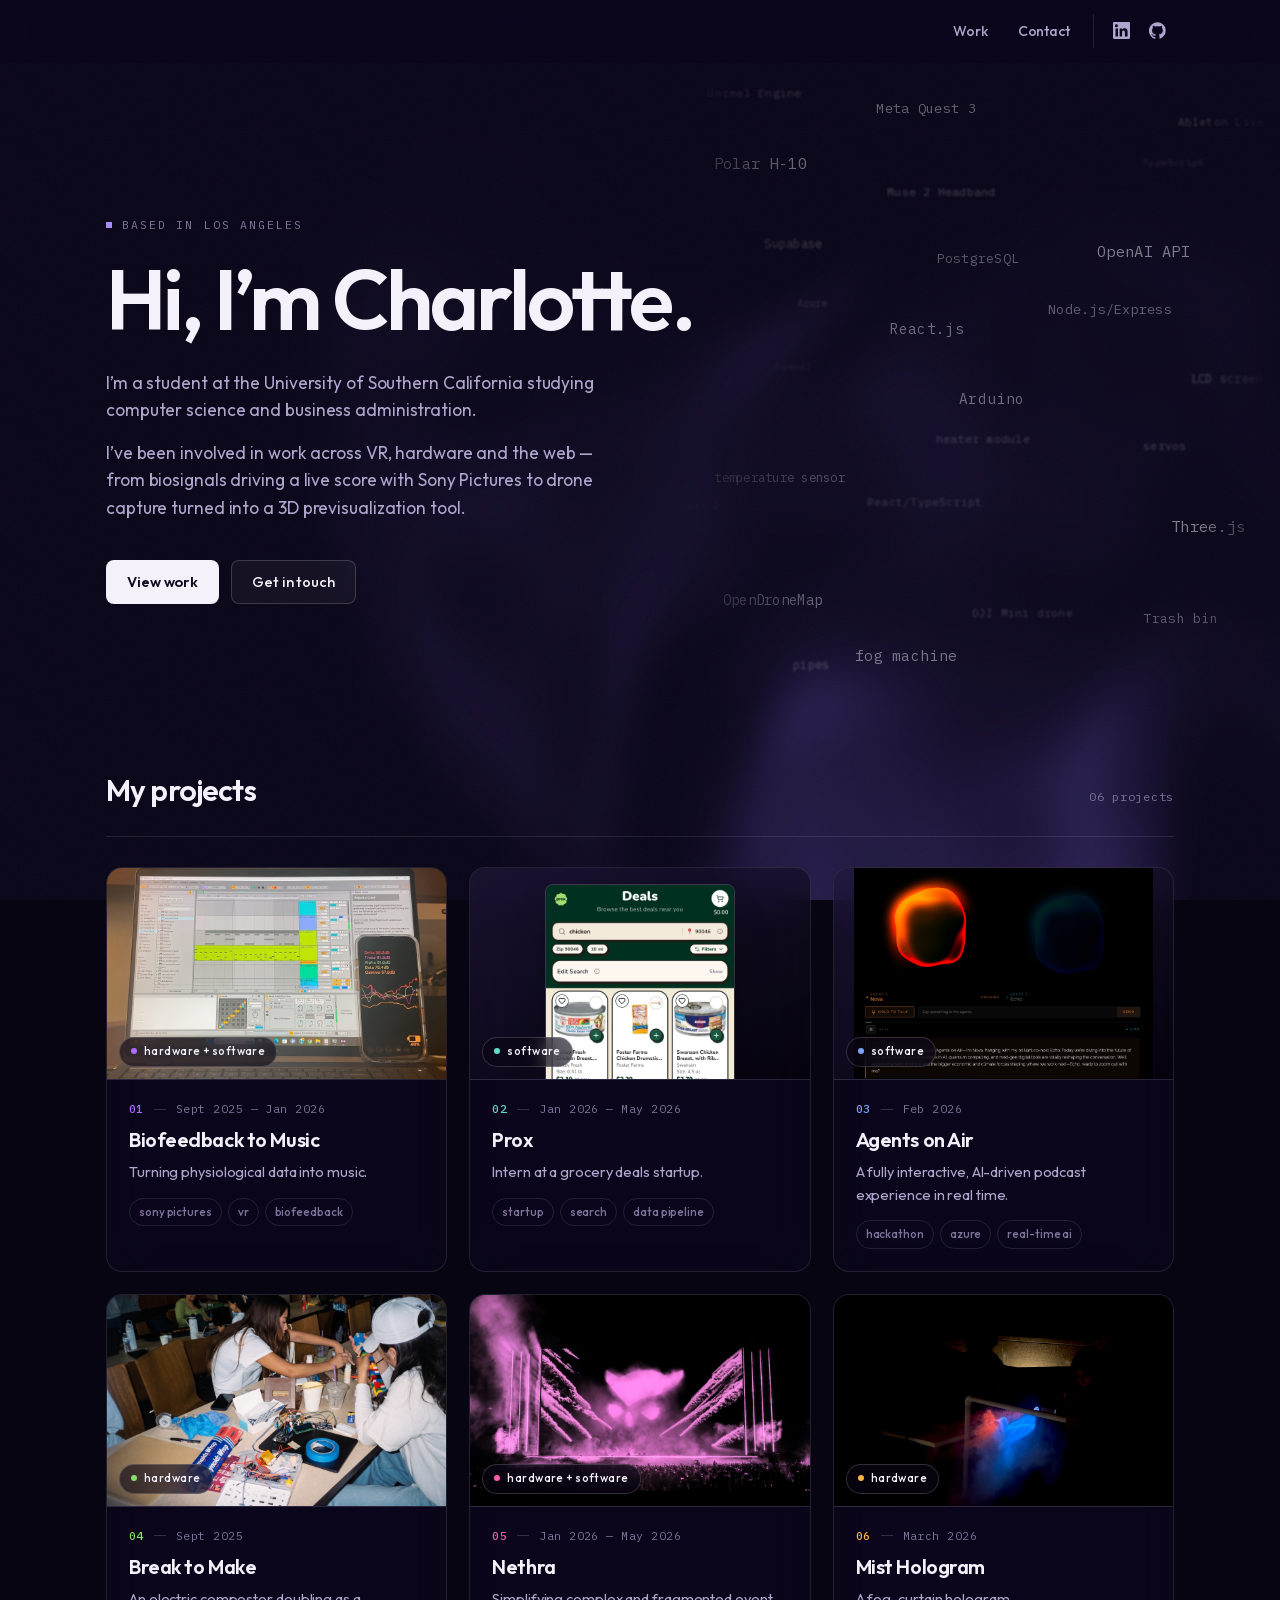
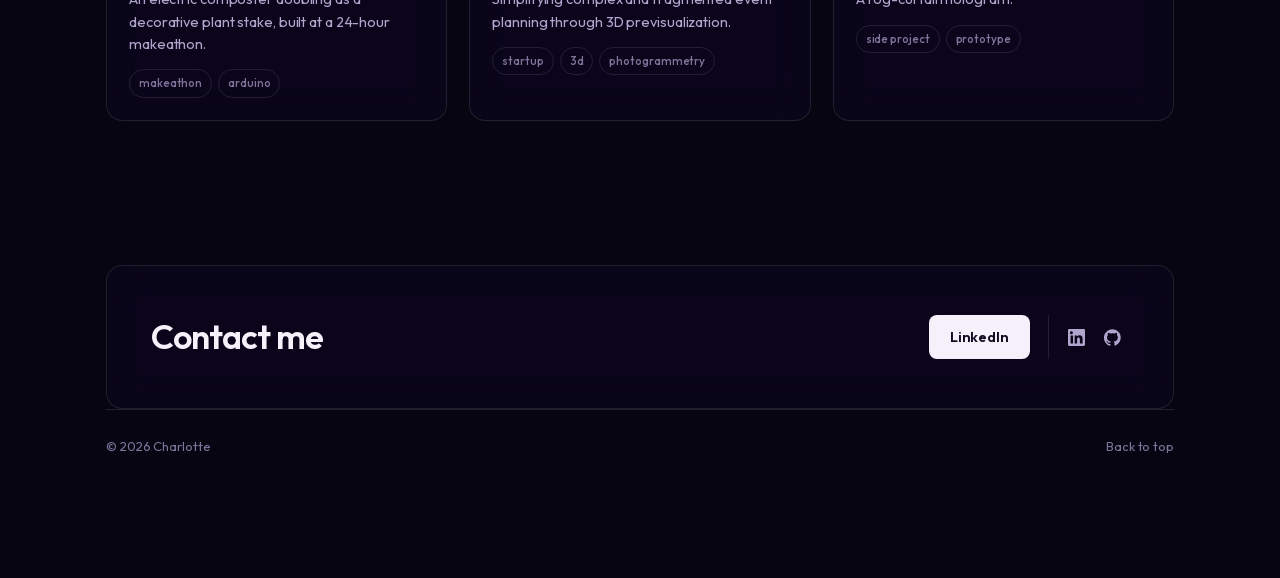
==== commit 12a8d7f9: "Rename the two section headings "Selected work" becomes "My projects" and "Let's build something." b" ====
--- a/index.html
+++ b/index.html
@@ -7,7 +7,7 @@
 <meta name="description" content="Portfolio of Charlotte — selected projects across VR, hardware and the web.">
 <link rel="stylesheet" href="assets/fonts/outfit.css?v=5f2df465">
 <link rel="stylesheet" href="assets/fonts/plex-mono.css?v=8a9d555f">
-<link rel="stylesheet" href="assets/css/main.css?v=eb5936b8">
+<link rel="stylesheet" href="assets/css/main.css?v=d8b7d00d">
 <link rel="icon" href="data:image/svg+xml,<svg xmlns='http://www.w3.org/2000/svg' viewBox='0 0 32 32'><rect width='32' height='32' rx='9' fill='%230b0718'/><rect x='11' y='11' width='10' height='10' rx='3.5' fill='%23a78bfa'/></svg>">
 </head>
 <body>
@@ -59,7 +59,7 @@
   <section class="section" id="work" aria-label="Selected projects">
     <div class="wrap">
       <div class="section__head">
-        <h2 class="section__title">Selected work</h2>
+        <h2 class="section__title">My projects</h2>
         <span class="section__note" id="workCount"></span>
       </div>
       <div class="grid" id="grid"></div>
@@ -71,8 +71,7 @@
     <div class="wrap">
       <div class="contact__panel">
         <div>
-          <p class="eyebrow">Contact</p>
-          <h2 class="contact__title">Let&rsquo;s build something.</h2>
+          <h2 class="contact__title">Contact me</h2>
         </div>
         <div class="contact__actions">
           <a class="btn btn--primary" href="#" data-href="linkedin" target="_blank" rel="noopener">LinkedIn</a>
--- a/assets/css/main.css
+++ b/assets/css/main.css
@@ -601,7 +601,7 @@
   -webkit-backdrop-filter: blur(20px) saturate(150%);
 }
 .contact__title {
-  margin: 10px 0 0;
+  margin: 0;
   font-size: clamp(24px, 3.4vw, 34px);
   font-weight: 600;
   letter-spacing: -0.03em;
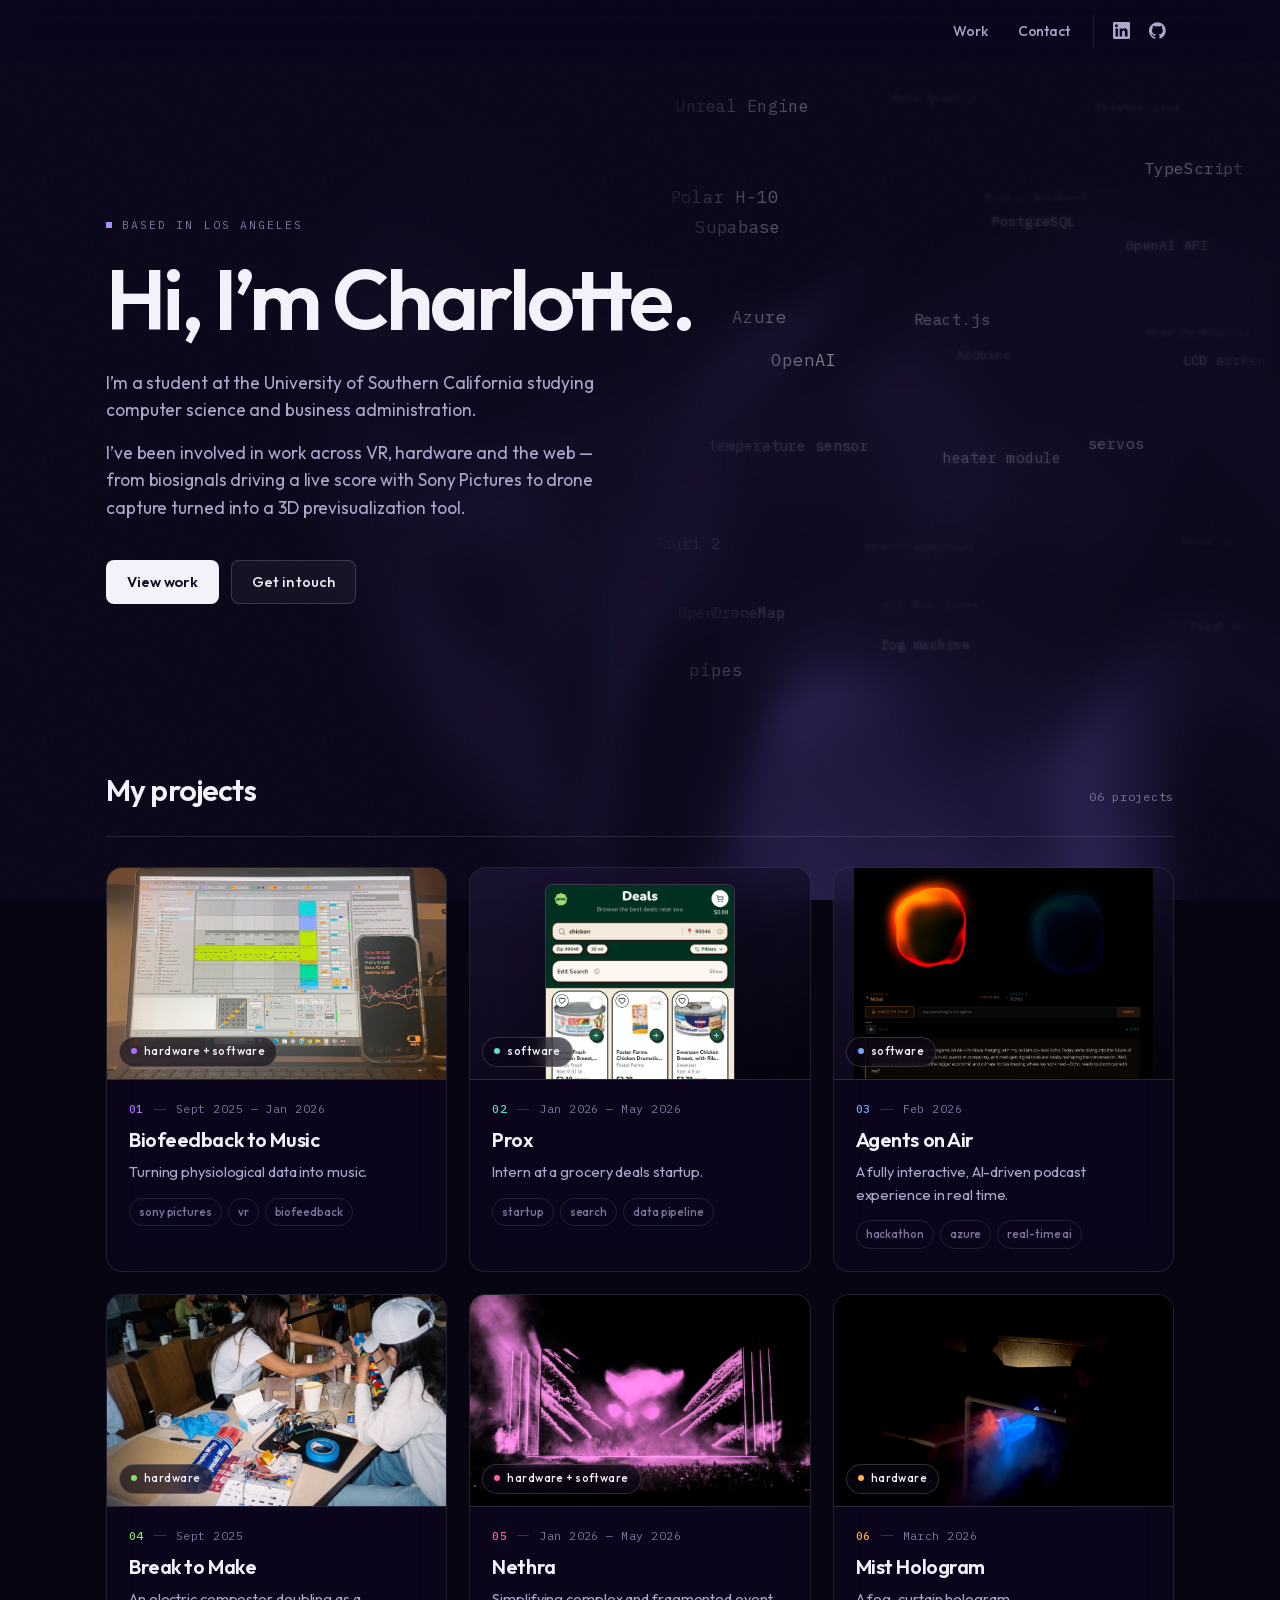
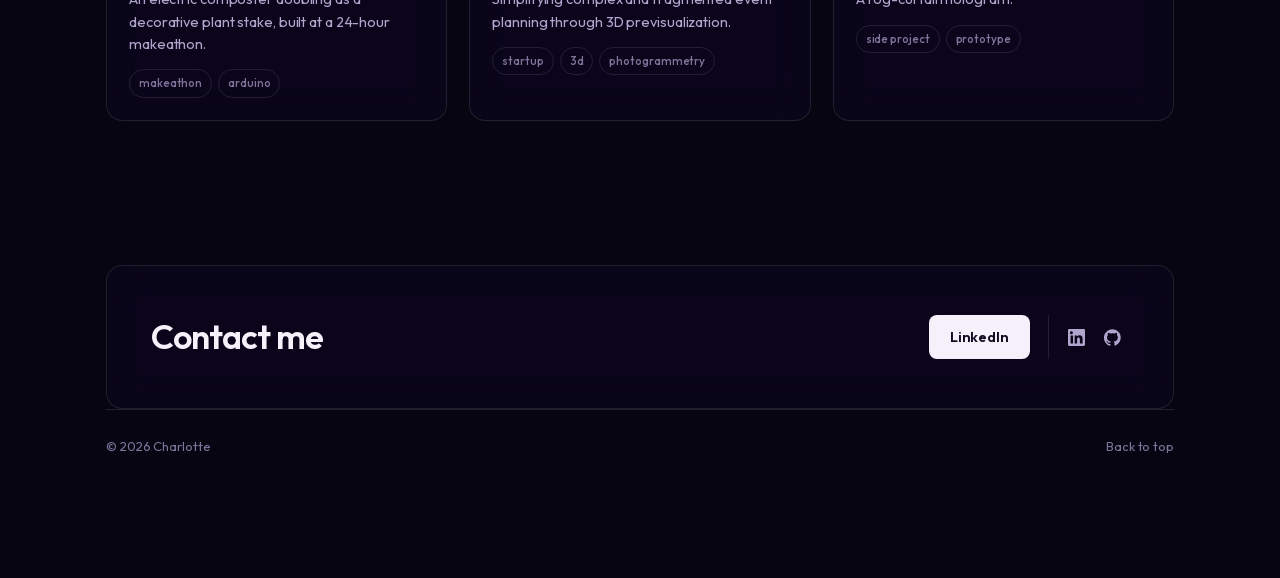
==== commit e000788c: "Drift the stack cloud in and out of focus The words now move and breathe: each carries its own depth" ====
--- a/index.html
+++ b/index.html
@@ -7,7 +7,7 @@
 <meta name="description" content="Portfolio of Charlotte — selected projects across VR, hardware and the web.">
 <link rel="stylesheet" href="assets/fonts/outfit.css?v=5f2df465">
 <link rel="stylesheet" href="assets/fonts/plex-mono.css?v=8a9d555f">
-<link rel="stylesheet" href="assets/css/main.css?v=d8b7d00d">
+<link rel="stylesheet" href="assets/css/main.css?v=e7b03c2a">
 <link rel="icon" href="data:image/svg+xml,<svg xmlns='http://www.w3.org/2000/svg' viewBox='0 0 32 32'><rect width='32' height='32' rx='9' fill='%230b0718'/><rect x='11' y='11' width='10' height='10' rx='3.5' fill='%23a78bfa'/></svg>">
 </head>
 <body>
@@ -103,7 +103,7 @@
 
 <script src="assets/js/site.js?v=f836ef63"></script>
 <script src="assets/js/bg.js?v=b1e003c8"></script>
-<script src="assets/js/home.js?v=24f9b24d"></script>
+<script src="assets/js/home.js?v=9398fc7d"></script>
 <script src="assets/js/nav.js?v=c3b03b05"></script>
 </body>
 </html>
--- a/assets/css/main.css
+++ b/assets/css/main.css
@@ -318,14 +318,28 @@
   -webkit-mask-image: linear-gradient(90deg, transparent, #000 30%, #000 88%, transparent);
   mask-image: linear-gradient(90deg, transparent, #000 30%, #000 88%, transparent);
 }
-.cloud span {
+.cloud__w {
   position: absolute;
   white-space: nowrap;
   font-family: var(--mono);
-  font-weight: 400;
+  font-size: 13px;
   letter-spacing: 0.02em;
   color: var(--text);
   transform: translate(-50%, -50%);
+  will-change: transform;
+}
+.cloud__w b {
+  display: block;
+  font-weight: 400;
+  opacity: 0.25;   /* home.js takes over on its first frame */
+}
+/* The blurred twin sits exactly over the sharp one. Focus is the cross-fade
+   between the two, so the blur itself is set once and never animated. */
+.cloud__soft {
+  position: absolute;
+  left: 0;
+  top: 0;
+  filter: blur(2.4px);
 }
 @media (max-width: 1000px) {
   .cloud { display: none; }
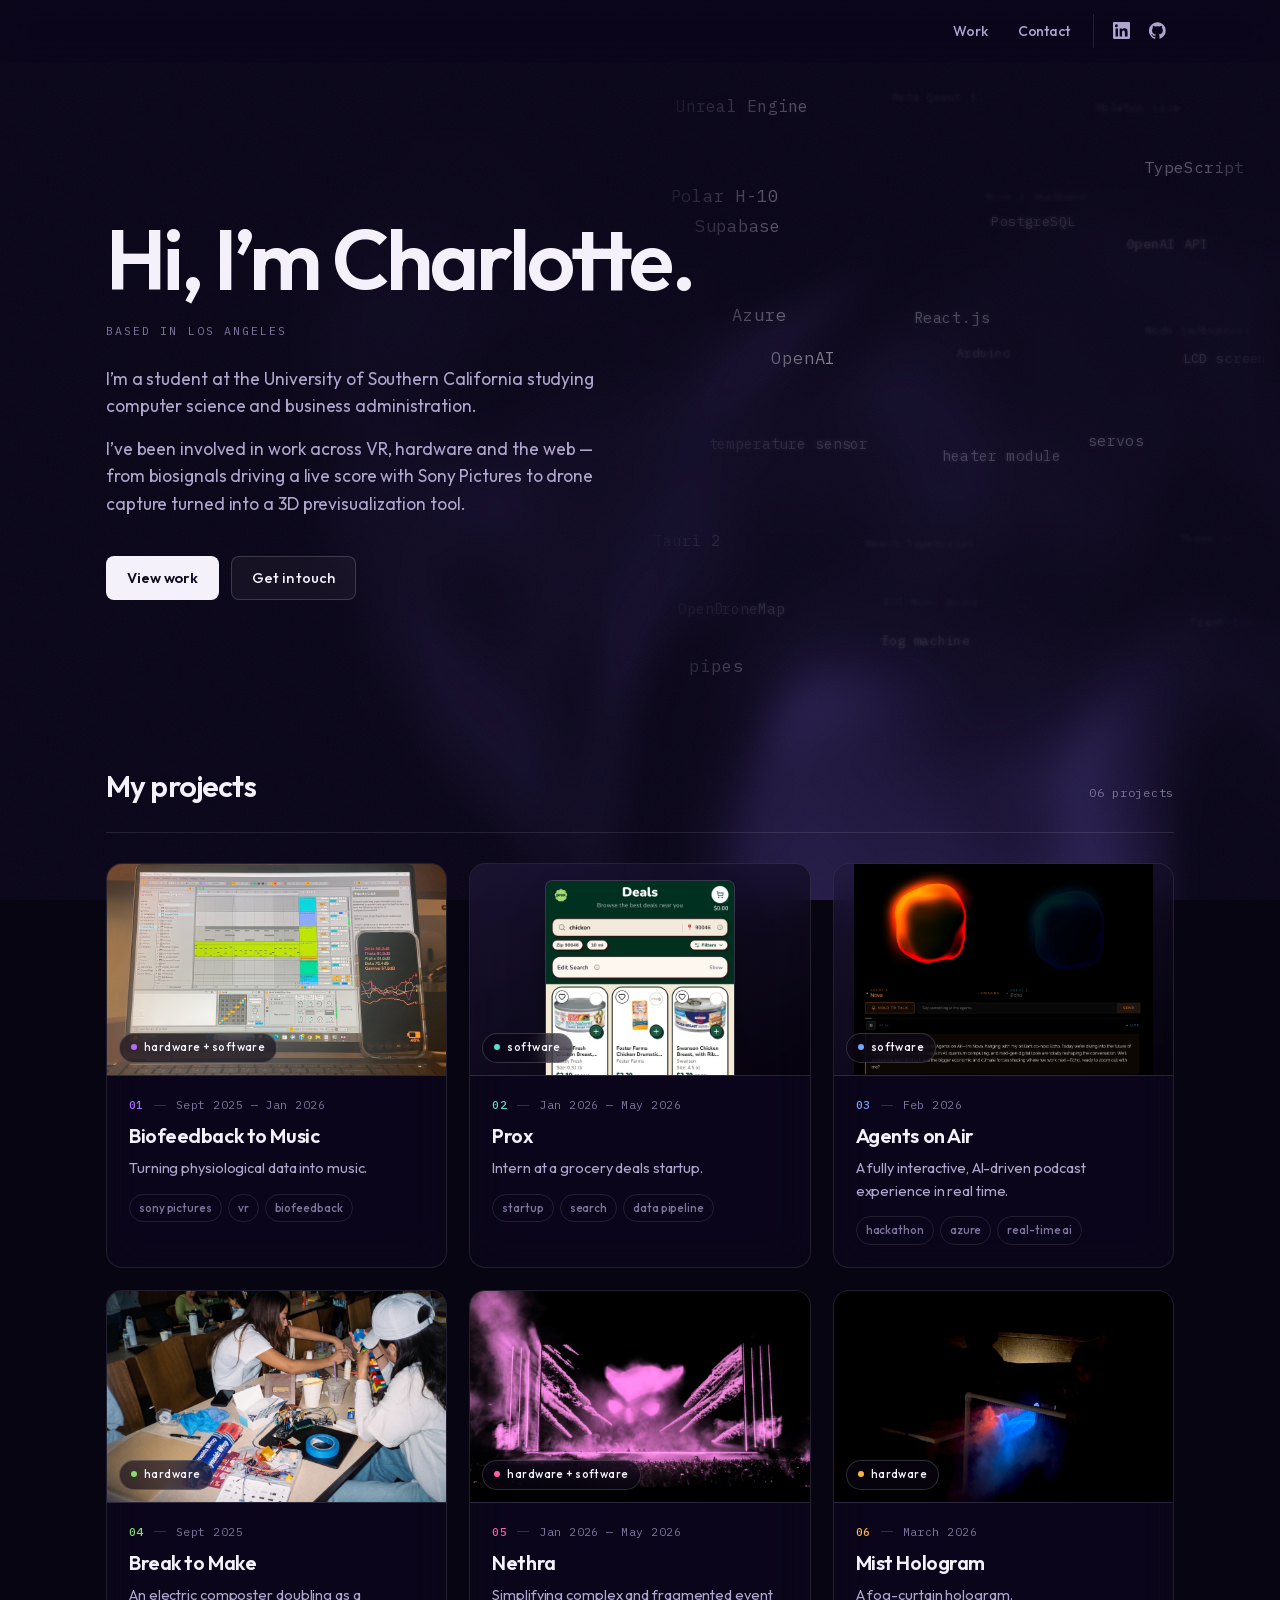
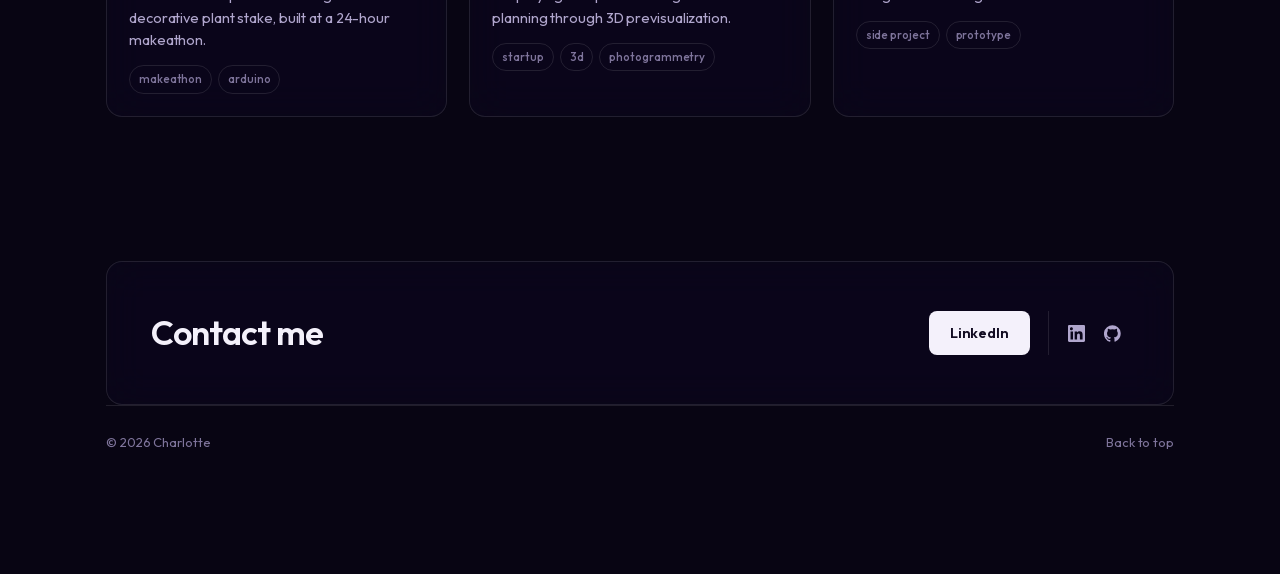
==== commit a5257849: "Move the location line under the name and drop its square The purple square goes with it. It is the " ====
--- a/index.html
+++ b/index.html
@@ -7,7 +7,7 @@
 <meta name="description" content="Portfolio of Charlotte — selected projects across VR, hardware and the web.">
 <link rel="stylesheet" href="assets/fonts/outfit.css?v=5f2df465">
 <link rel="stylesheet" href="assets/fonts/plex-mono.css?v=8a9d555f">
-<link rel="stylesheet" href="assets/css/main.css?v=e7b03c2a">
+<link rel="stylesheet" href="assets/css/main.css?v=e8b4cbd5">
 <link rel="icon" href="data:image/svg+xml,<svg xmlns='http://www.w3.org/2000/svg' viewBox='0 0 32 32'><rect width='32' height='32' rx='9' fill='%230b0718'/><rect x='11' y='11' width='10' height='10' rx='3.5' fill='%23a78bfa'/></svg>">
 </head>
 <body>
@@ -32,10 +32,10 @@
     <!-- built from every project's stack, in home.js -->
     <div class="cloud" id="cloud" aria-hidden="true"></div>
     <div class="wrap">
-      <!-- EDIT ME: location line -->
-      <p class="eyebrow">Based in Los Angeles</p>
       <!-- EDIT ME: hero headline -->
       <h1 class="hero__title">Hi, I&rsquo;m Charlotte.</h1>
+      <!-- EDIT ME: location line -->
+      <p class="eyebrow hero__where">Based in Los Angeles</p>
       <!-- EDIT ME: the lines under the headline -->
       <div class="hero__lede">
         <p>
--- a/assets/css/main.css
+++ b/assets/css/main.css
@@ -137,9 +137,6 @@
 a { color: inherit; }
 
 .eyebrow {
-  display: flex;
-  align-items: center;
-  gap: 10px;
   margin: 0;
   font-family: var(--mono);
   font-size: 11.5px;
@@ -147,13 +144,6 @@
   letter-spacing: 0.18em;
   text-transform: uppercase;
   color: var(--muted-2);
-}
-.eyebrow::before {
-  content: '';
-  width: 6px;
-  height: 6px;
-  flex: none;
-  background: var(--accent);
 }
 
 /* ---------------- top bar ---------------- */
@@ -273,7 +263,7 @@
 .hero .wrap { position: relative; z-index: 1; }
 
 .hero__title {
-  margin: 22px 0 0;
+  margin: 0;
   font-size: clamp(42px, 6.6vw, 86px);
   font-weight: 600;
   line-height: 1.02;
@@ -281,8 +271,11 @@
   max-width: 15ch;
 }
 
+/* the location line, now sitting under the name rather than over it */
+.hero__where { margin-top: 20px; }
+
 .hero__lede {
-  margin: 26px 0 0;
+  margin: 24px 0 0;
   max-width: 46ch;
   font-size: clamp(16px, 1.35vw, 18.5px);
   line-height: 1.6;
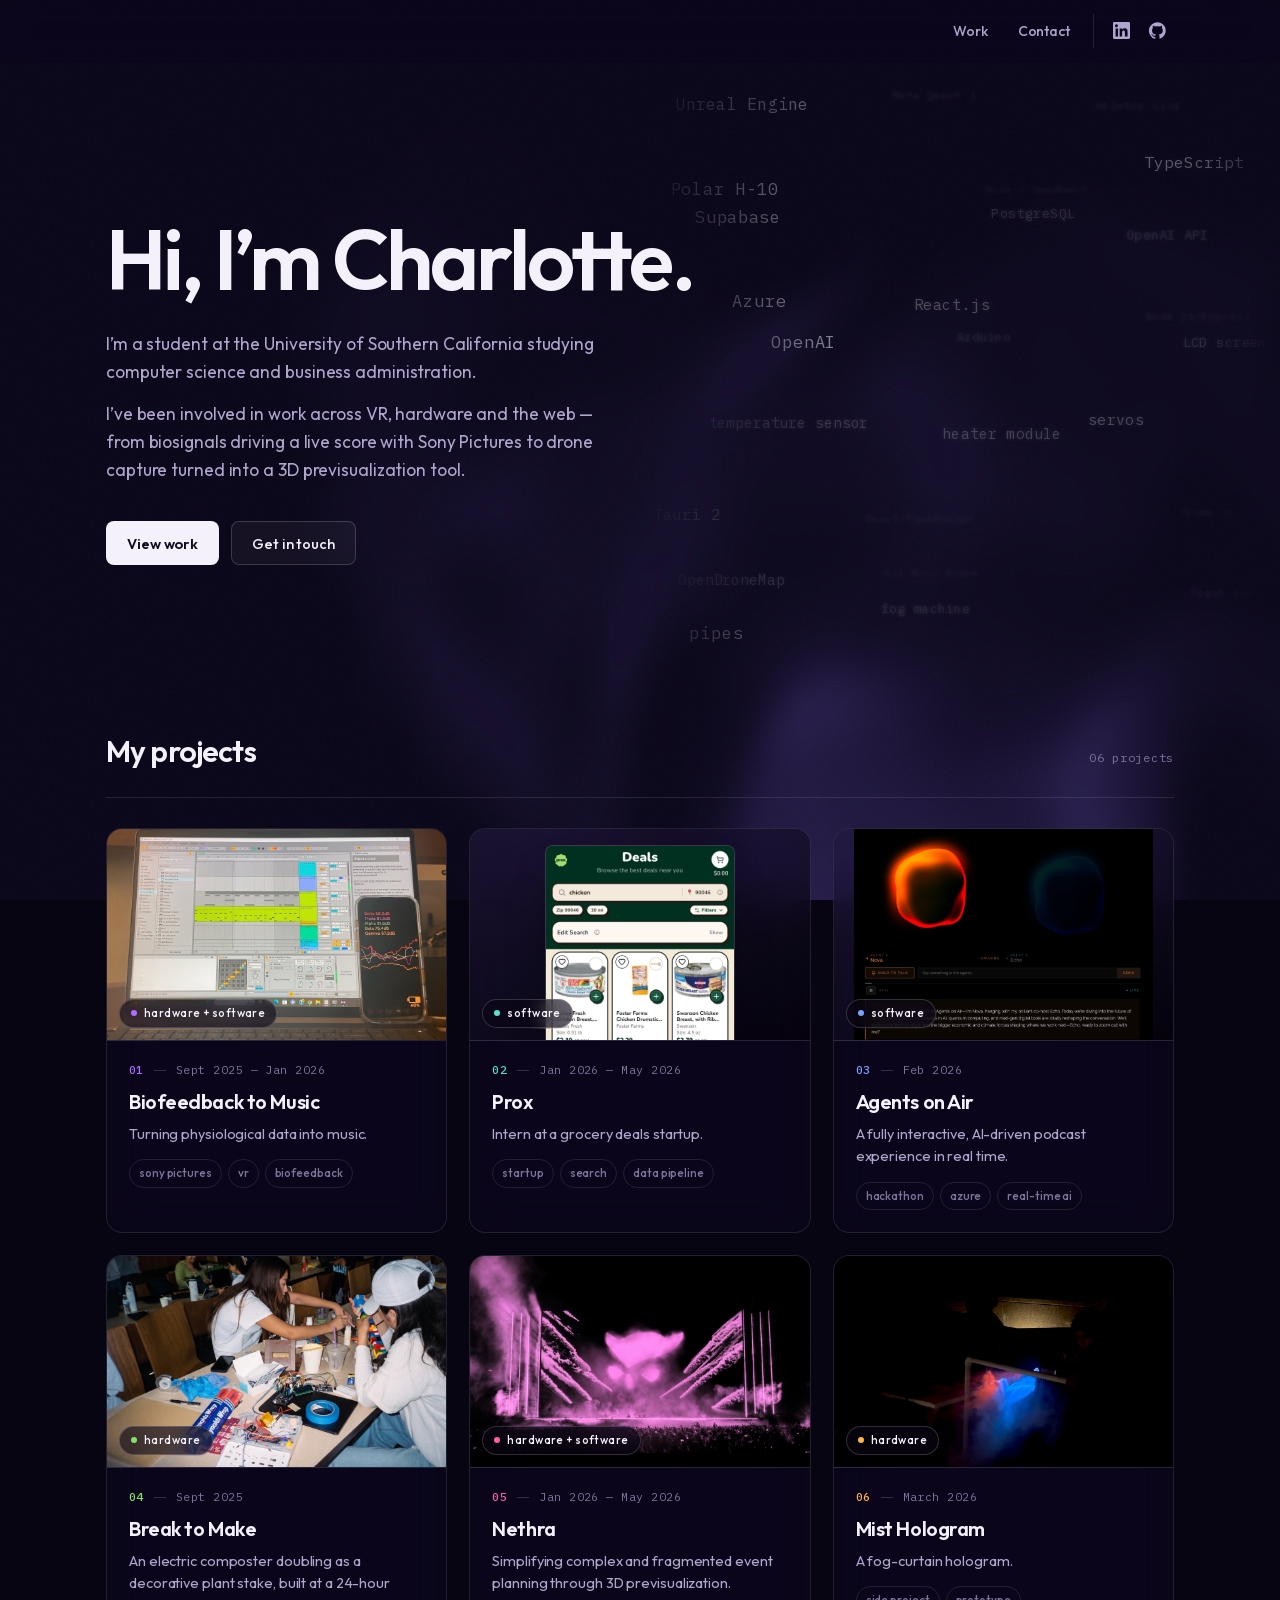
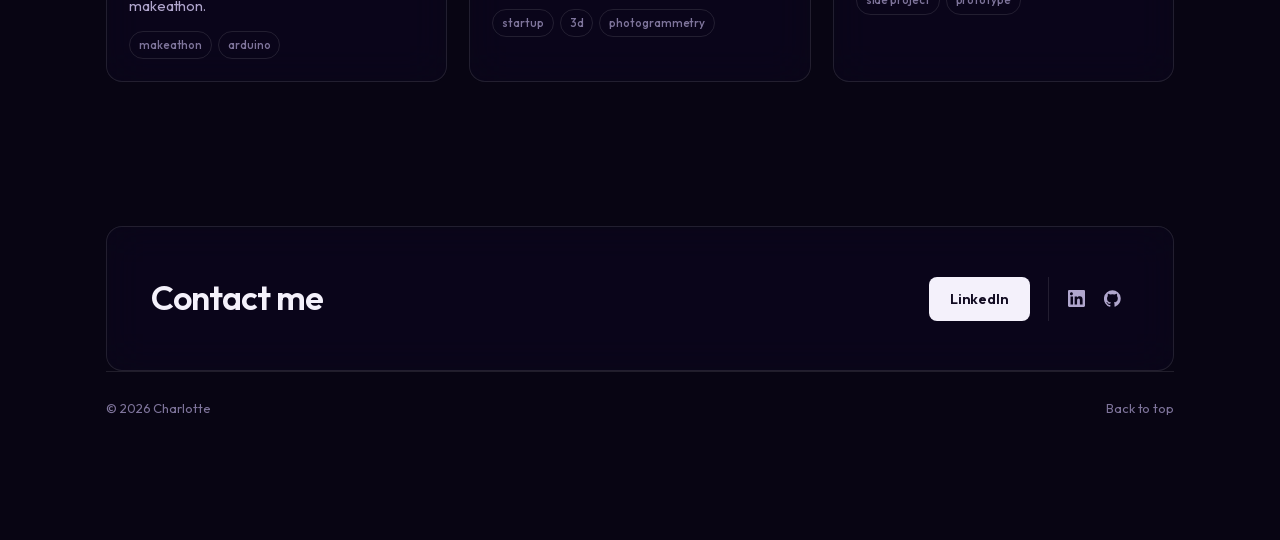
==== commit db3ebc4f: "Drop the location line from the hero Takes the now-unused .hero__where rule with it. The hero is hea" ====
--- a/index.html
+++ b/index.html
@@ -7,7 +7,7 @@
 <meta name="description" content="Portfolio of Charlotte — selected projects across VR, hardware and the web.">
 <link rel="stylesheet" href="assets/fonts/outfit.css?v=5f2df465">
 <link rel="stylesheet" href="assets/fonts/plex-mono.css?v=8a9d555f">
-<link rel="stylesheet" href="assets/css/main.css?v=e8b4cbd5">
+<link rel="stylesheet" href="assets/css/main.css?v=0329ea4a">
 <link rel="icon" href="data:image/svg+xml,<svg xmlns='http://www.w3.org/2000/svg' viewBox='0 0 32 32'><rect width='32' height='32' rx='9' fill='%230b0718'/><rect x='11' y='11' width='10' height='10' rx='3.5' fill='%23a78bfa'/></svg>">
 </head>
 <body>
@@ -34,8 +34,6 @@
     <div class="wrap">
       <!-- EDIT ME: hero headline -->
       <h1 class="hero__title">Hi, I&rsquo;m Charlotte.</h1>
-      <!-- EDIT ME: location line -->
-      <p class="eyebrow hero__where">Based in Los Angeles</p>
       <!-- EDIT ME: the lines under the headline -->
       <div class="hero__lede">
         <p>
--- a/assets/css/main.css
+++ b/assets/css/main.css
@@ -271,11 +271,8 @@
   max-width: 15ch;
 }
 
-/* the location line, now sitting under the name rather than over it */
-.hero__where { margin-top: 20px; }
-
 .hero__lede {
-  margin: 24px 0 0;
+  margin: 28px 0 0;
   max-width: 46ch;
   font-size: clamp(16px, 1.35vw, 18.5px);
   line-height: 1.6;
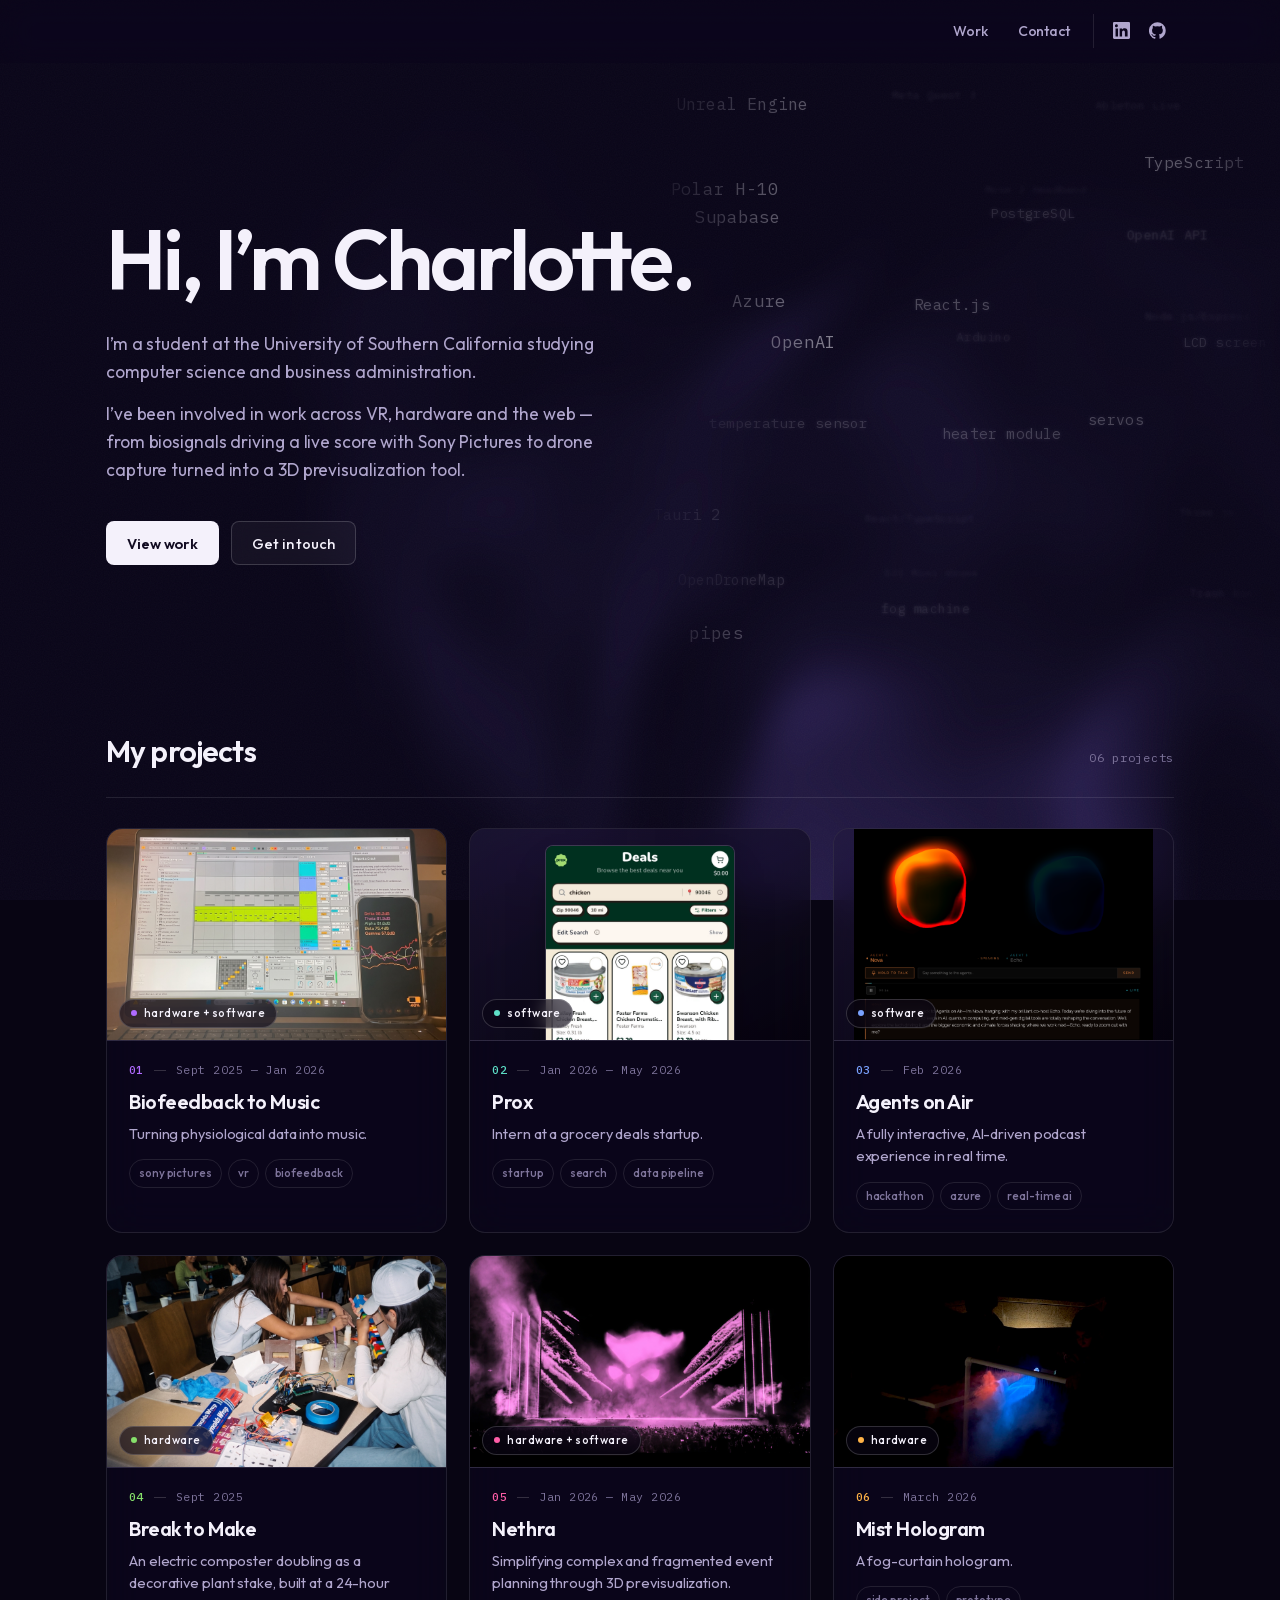
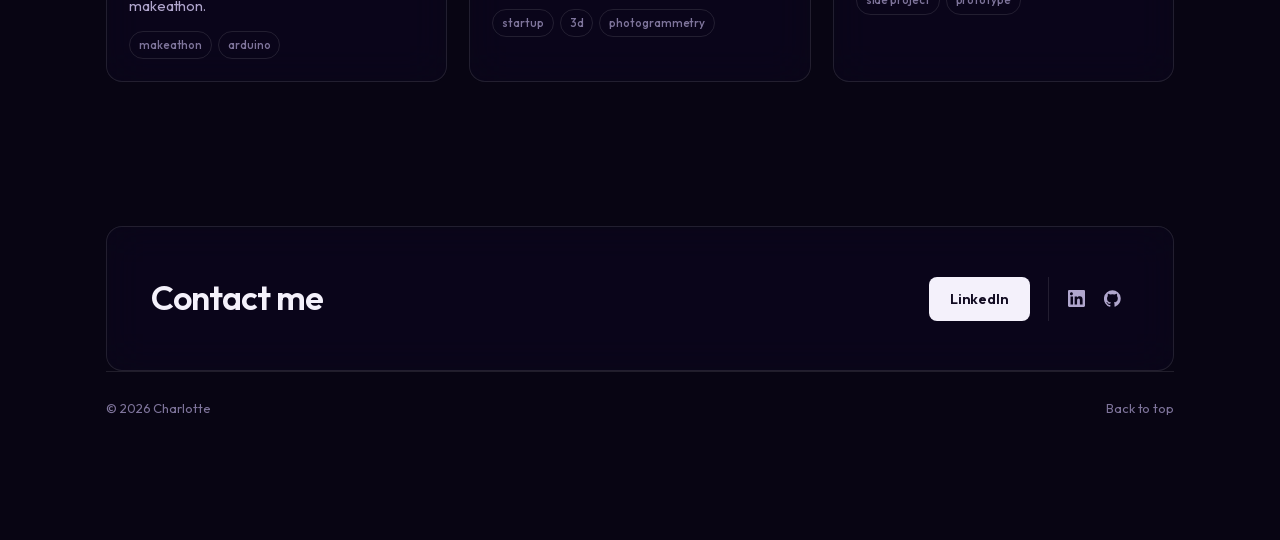
==== commit f20cd656: "Cut each project write-up to one paragraph Compresses the two- and three-paragraph write-ups to a si" ====
--- a/index.html
+++ b/index.html
@@ -99,7 +99,7 @@
   </p>
 </noscript>
 
-<script src="assets/js/site.js?v=f836ef63"></script>
+<script src="assets/js/site.js?v=fa67cb14"></script>
 <script src="assets/js/bg.js?v=b1e003c8"></script>
 <script src="assets/js/home.js?v=9398fc7d"></script>
 <script src="assets/js/nav.js?v=c3b03b05"></script>
